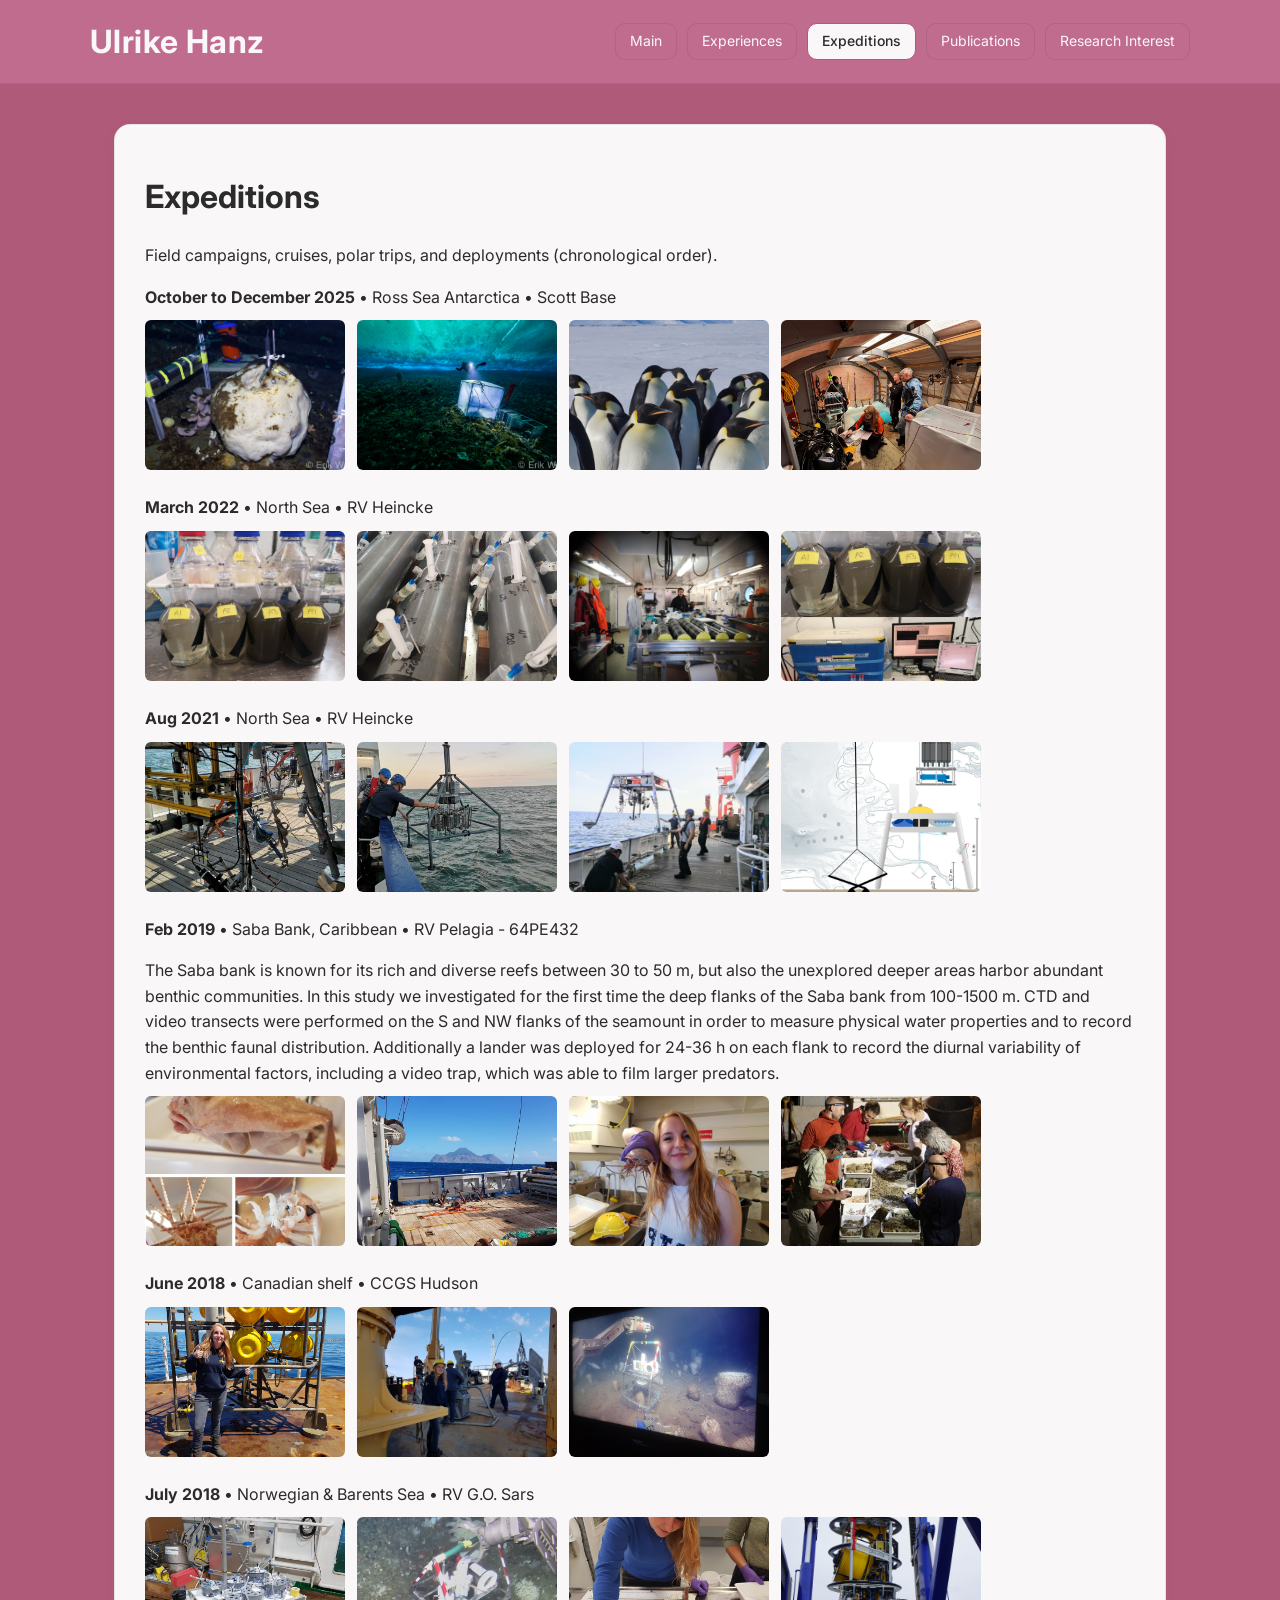
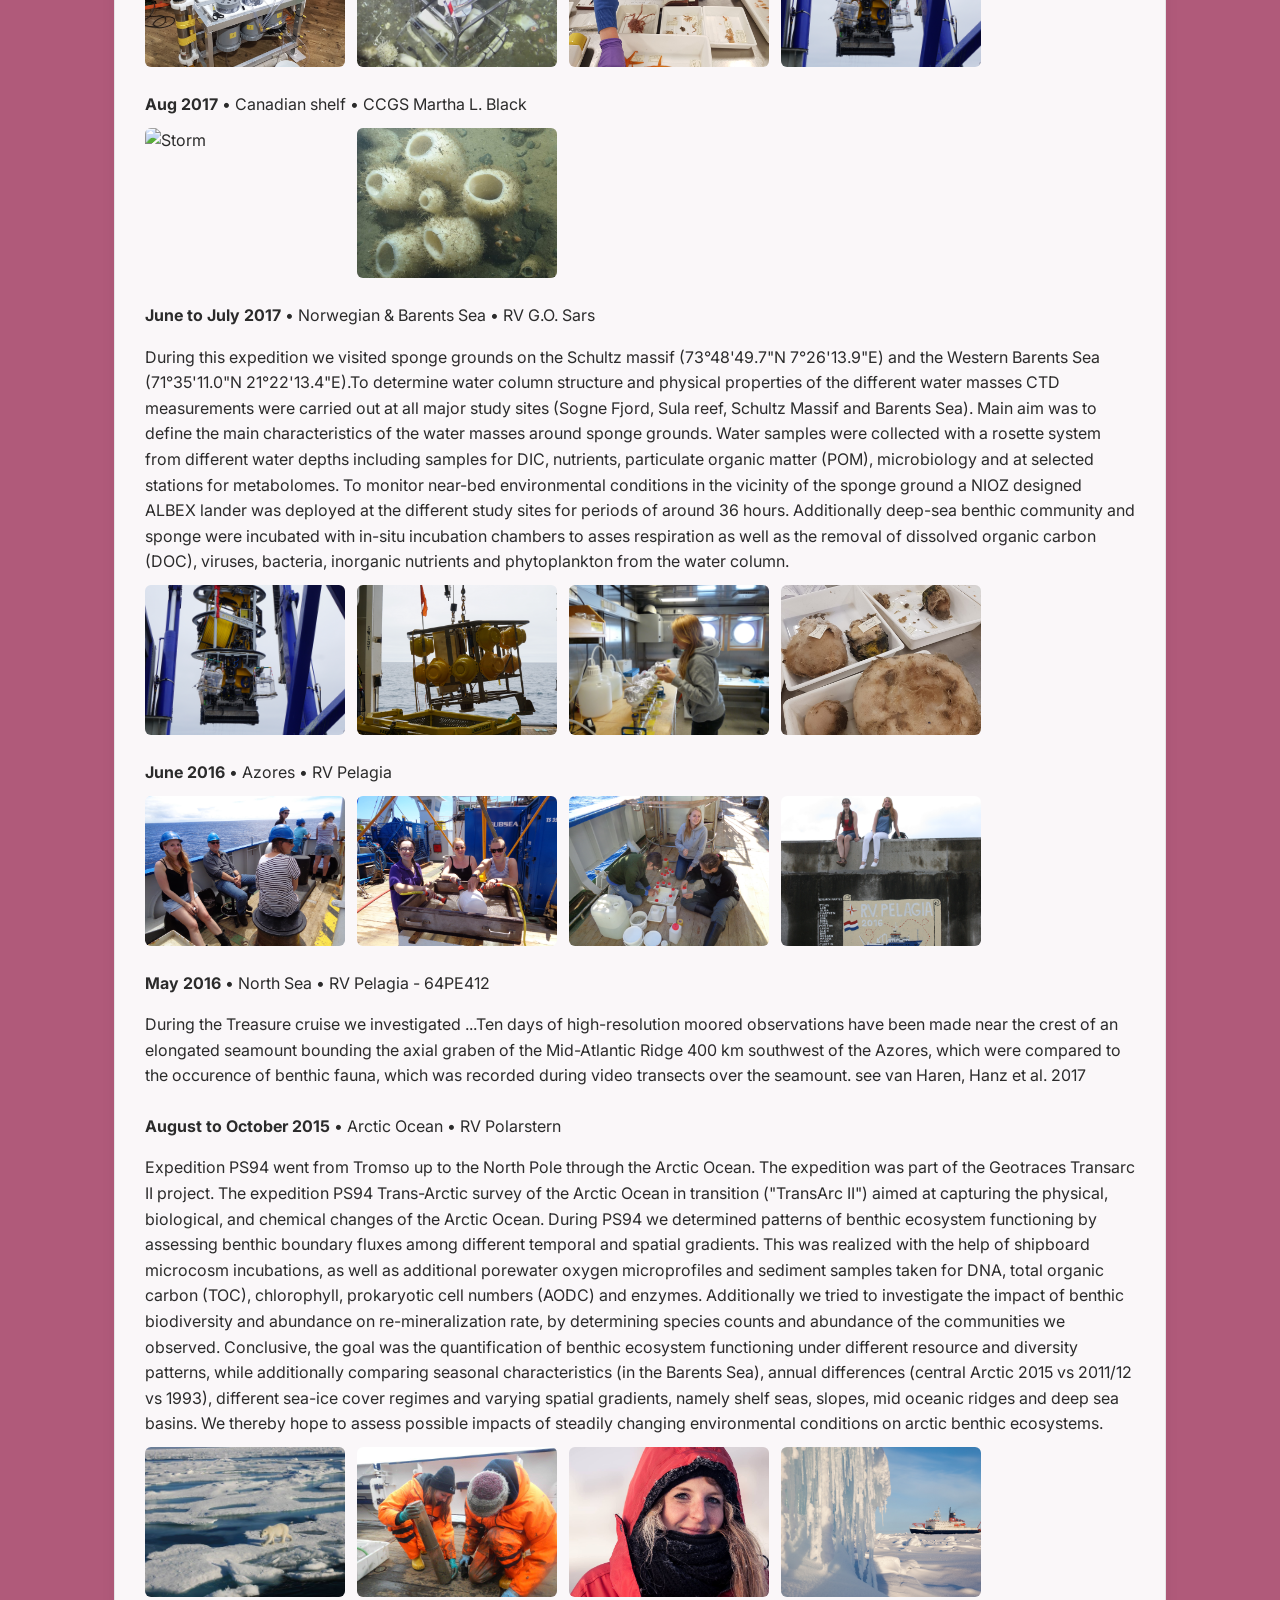
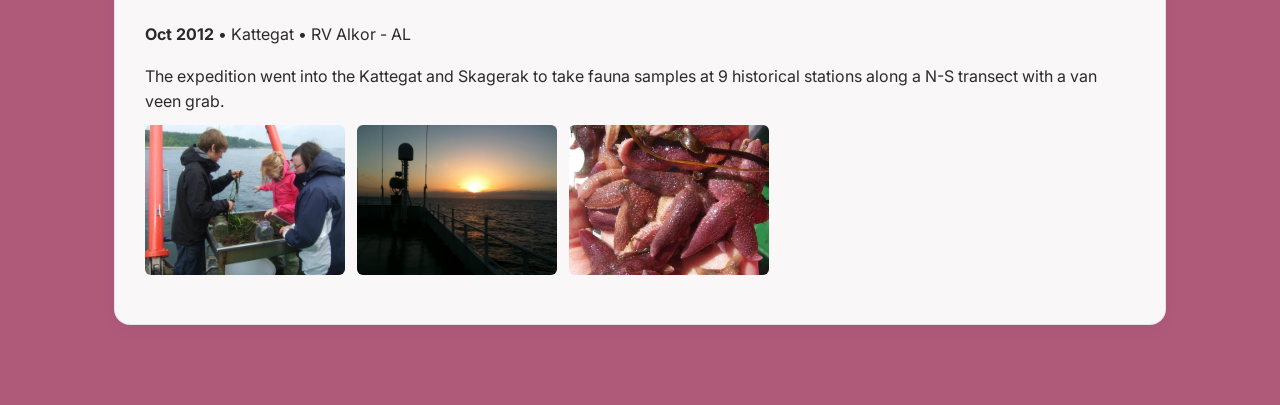
==== expedition.html @ 0cc1b2c5 "Update expedition.html" ====
<!doctype html>
<html lang="en">
<head>
  <meta charset="utf-8" />
  <meta name="viewport" content="width=device-width, initial-scale=1" />
  <title>Expeditions — Ulrike Hanz</title>

  <!-- Inter Font -->
  <link rel="preconnect" href="https://fonts.googleapis.com">
  <link rel="preconnect" href="https://fonts.gstatic.com" crossorigin>
  <link href="https://fonts.googleapis.com/css2?family=Inter:wght@300;400;500;600;700&display=swap" rel="stylesheet">

  <link rel="stylesheet" href="styles.css" />
</head>

<body>

<header class="header">
  <div class="header-inner">
    <div class="brand">Ulrike Hanz</div>
    <nav class="nav">
      <a href="index.html">Main</a>
      <a href="experiences.html">Experiences</a>
      <a class="active" href="expedition.html">Expeditions</a>
      <a href="publications.html">Publications</a>
      <a href="research-interest.html">Research Interest</a>
    </nav>
  </div>
</header>

<main class="main">
  <div class="card">

    <h1>Expeditions</h1>
    <p>Field campaigns, cruises, polar trips, and deployments (chronological order).</p>

    <div class="expedition-list">

      <div class="expedition">
  <p><strong>October to December 2025</strong> • Ross Sea Antarctica • Scott Base</p>

  <div class="expedition-gallery">
    <img src="images/1G8A4247.jpg" alt="Anoxycalyx sponge">
    <img src="images/1G8A5433-2.jpg" alt="Incubation tent">
    <img src="images/DSC08418.JPG" alt="pingu">
    <img src="images/tent.jpg" alt="tent">
    
  </div>
</div>
      
      <div class="expedition">
        <p><strong>March 2022</strong> • North Sea • RV Heincke</p>
        
      <div class="expedition-gallery">
    <img src="images/IMG_20210902_121007.jpg" alt="Incubations">
    <img src="images/IMG_20220319_140352.jpg" alt="Porewater">
     <img src="images/IMG_20220324_162631.jpg" alt="lab">
         <img src="images/sedimentincubation.jpg" alt="sed">
  </div>
</div>

      <div class="expedition">
        <p><strong>Aug 2021</strong> • North Sea • RV Heincke</p>
        <div class="expedition-gallery">
    <img src="images/IMG_20210823_161054.jpg" alt="Eddy">
    <img src="images/IMG_20210823_201058.jpg" alt="Multicorrer">
    <img src="images/IMG_20210824_181242~2.jpg" alt="Lander">
           <img src="images/HE595.jpg" alt="devices">
  </div>
</div>
      <div class="expedition">
        <p><strong>Feb 2019</strong> • Saba Bank, Caribbean • RV Pelagia - 64PE432 </p>
         <p>The Saba bank is known for its rich and diverse reefs between 30 to 50 m, but also the unexplored deeper areas harbor abundant benthic communities. In this study we investigated for the first time the deep flanks of the Saba bank from 100-1500 m. CTD and video transects were performed on the S and NW flanks of the seamount in order to measure physical water properties and to record the benthic faunal distribution. Additionally a lander was deployed for 24-36 h on each flank to record the diurnal variability of environmental factors, including a video trap, which was able to film larger predators. </p>
    
  <div class="expedition-gallery">
    <img src="images/faunasaba.jpg" alt="fauna">
    <img src="images/Saba.jpg" alt="Saba island">
    <img src="images/Giantisopod.jpg" alt="Isopod">
    <img src="images/sortingfauna2.jpg" alt="sortingfauna">
  </div>
</div>
      
      <div class="expedition">
               <p><strong>June 2018</strong> • Canadian shelf • CCGS Hudson</p>
    <div class="expedition-gallery">
    <img src="images/20180622_141448.jpg" alt="Hudson">
    <img src="images/20180704_090636.jpg" alt="Hudson">
          <img src="images/DSC_4070.JPG" alt="Hudson">

    
  </div>
</div>

      <div class="expedition">
        <p><strong>July 2018</strong> • Norwegian & Barents Sea • RV G.O. Sars</p>
           <div class="expedition-gallery">
    <img src="images/20180730_204023.jpg" alt="Anoxycalyx sponge">
    <img src="images/Seafloorincubation.PNG" alt="Incubation tent">
   <img src="images/20180809_163049.jpg" alt="sorting fauna">
    <img src="DSC00590.JPG" alt="ROV">
    
  </div>
</div>

      <div class="expedition">
        <p><strong>Aug 2017</strong> • Canadian shelf • CCGS Martha L. Black</p>
     <div class="expedition-gallery">
   <img src="images/Storm.jpg" alt="Storm">
    <img src="images/Vazella1.JPG" alt="Storm">

    
  </div>
</div>

      <div class="expedition">
        <p><strong>June to July 2017</strong> • Norwegian & Barents Sea • RV G.O. Sars</p>
        <p>
During this expedition we visited sponge grounds on the Schultz massif (73°48'49.7"N 7°26'13.9"E) and the Western Barents Sea (71°35'11.0"N 21°22'13.4"E).To determine water column structure and physical properties of the different water masses CTD measurements were carried out at all major study sites (Sogne Fjord, Sula reef, Schultz Massif and Barents Sea).
          Main aim was to define the main characteristics of the water masses around sponge grounds. Water samples were collected with a rosette system from different water depths including samples for DIC, nutrients, particulate organic matter (POM), microbiology and at selected stations for metabolomes. 
          To monitor near-bed environmental conditions in the vicinity of the sponge ground a NIOZ designed ALBEX lander was deployed at the different study sites for periods of around 36 hours. 
          Additionally deep-sea benthic community and sponge were incubated with in-situ incubation chambers to asses respiration as well as the removal of dissolved organic carbon (DOC), viruses, bacteria, inorganic nutrients and phytoplankton from the water column. </p>
      <div class="expedition-gallery">
    <img src="DSC00590.JPG" alt="">
    <img src="DSC00637.JPG" alt="">
   <img src="P1100064.JPG" alt="">
      <img src="images/Geodias.jpg" alt="Geodias">
    
  </div>
</div>

      <div class="expedition">
        <p><strong>June 2016</strong> • Azores • RV Pelagia </p>
         <div class="expedition-gallery">
    <img src="images/DSC05219.JPG" alt="outside">
    <img src="images/DSC05468.JPG" alt="Incubation tent">
   <img src="images/DSC05387.JPG" alt="Incubation tent">
          <img src="images/IMG_4110.JPG" alt="sitting on wall">
    
  </div>
</div>

      <div class="expedition">
        <p><strong>May 2016</strong> • North Sea • RV Pelagia - 64PE412</p>
        <p>During the Treasure cruise we investigated ...Ten days of high-resolution moored observations have been made near the crest of an elongated seamount bounding the axial graben of the Mid-Atlantic Ridge 400 km southwest of the Azores, which were compared to the occurence of benthic fauna, which was recorded during video transects over the seamount. see van Haren, Hanz et al. 2017</p>
      </div>

      <div class="expedition">
        <p><strong>August to October 2015</strong> • Arctic Ocean • RV Polarstern</p>
         <p>Expedition PS94 went from Tromso up to the North Pole through the Arctic Ocean. The expedition was part of the Geotraces Transarc II project. The expedition PS94 Trans-Arctic survey of the Arctic Ocean in transition ("TransArc II") aimed
at capturing the physical, biological, and chemical changes of the Arctic Ocean. During PS94 we determined patterns of benthic ecosystem functioning by assessing benthic
boundary fluxes among different temporal and spatial gradients. This was realized with the
help of shipboard microcosm incubations, as well as additional porewater oxygen microprofiles
and sediment samples taken for DNA, total organic carbon (TOC), chlorophyll, prokaryotic
cell numbers (AODC) and enzymes. Additionally we tried to investigate the impact of benthic
biodiversity and abundance on re-mineralization rate, by determining species counts and
abundance of the communities we observed. Conclusive, the goal was the quantification of
benthic ecosystem functioning under different resource and diversity patterns, while additionally
comparing seasonal characteristics (in the Barents Sea), annual differences (central Arctic
2015 vs 2011/12 vs 1993), different sea-ice cover regimes and varying spatial gradients, namely
shelf seas, slopes, mid oceanic ridges and deep sea basins. We thereby hope to assess
possible impacts of steadily changing environmental conditions on arctic benthic ecosystems.</p>
 <div class="expedition-gallery">
    <img src="images/polarbear.jpg" alt="polarbear">
    <img src="images/polarstern3.jpg" alt="polarbear">
    <img src="images/polarstern6.jpg" alt="polarbear">
    <img src="images/PS94.jpg" alt="Polarstern">
  </div>
</div>

      <div class="expedition">
        <p><strong>Oct 2012</strong> • Kattegat • RV Alkor - AL</p>
        <p>The expedition went into the Kattegat and Skagerak to take fauna samples at 9 historical stations along a N-S transect with a van veen grab.</p>
     <div class="expedition-gallery">
    <img src="images/kielfjord.jpg" alt="Kielfjord">
    <img src="images/Alkor.jpg" alt="Alkor">
    <img src="images/starfish.jpg" alt="starfish">
  </div>
</div>

    </div>
  </div>
</main>

</body>
</html>
---- styles.css ----
/* --- Root Variables --- */
:root {
  --bg: #b05a7a;           /* darker background */
  --text: #2b2b2b;         /* main text */
  --header: #c06c8f;       /* header background */
  --card: #faf7f9;          /* light pink card background */
  --hover: #edd1dc;        /* nav hover */
  --border: rgba(0,0,0,0.08);
  --accent: #b05a7a;       /* links / accent color */
  --page-width: 1100px;
}

/* --- Global --- */
* { box-sizing: border-box; }

body {
  margin: 0;
  font-family: 'Inter', sans-serif;
  background: var(--bg);
  color: var(--text);
  line-height: 1.6;
}

/* --- Header --- */
.header {
  position: sticky;
  top: 0;
  background: var(--header);
  border-bottom: 1px solid var(--border);
  padding: 16px 24px;
  z-index: 100;
}

.header-inner {
  max-width: var(--page-width);
  margin: 0 auto;
  display: flex;
  justify-content: space-between;
  align-items: center;
  gap: 16px;
}

.brand {
  font-weight: 700;
  font-size: 32px;
  letter-spacing: 0.4px;
  color: var(--card); /* light pink for brand text */
}

/* --- Navigation --- */
.nav {
  display: flex;
  gap: 10px;
  flex-wrap: wrap;
}

.nav a {
  text-decoration: none;
  color: var(--card);
  padding: 6px 14px;
  border-radius: 10px;
  border: 1px solid var(--border);
  background: var(--header);
  font-size: 14px;
  transition: all 0.2s ease;
}

.nav a:hover,
.nav a.active {
  background: var(--card); /* light pink hover */
  font-weight: 500;
  border-color: var(--accent);
  color: var(--text);
}

/* --- Main Content --- */
.main {
  max-width: var(--page-width);
  margin: 40px auto;
  padding: 0 24px 40px;
}

/* --- Card --- */
.card {
  background: var(--card); /* light pink */
  border: 1px solid var(--border);
  border-radius: 16px;
  padding: 24px 30px;
  box-shadow: 0 6px 18px rgba(0,0,0,0.04);
}

/* --- Profile Layout --- */
.profile {
  display: flex;
  flex-wrap: wrap;
  gap: 40px;
  align-items: flex-start;
}

.hero {
  width: 100%;
  max-width: 260px;
  border-radius: 14px;
  border: 1px solid var(--border);
  object-fit: cover;
}

/* --- Text --- */
.intro h1 {
  margin-top: 0;
  font-weight: 700;
  color: var(--accent); /* darker pink accent */
  font-size: 28px;
}

.tagline {
  font-weight: 500;
  color: #7a5d67;
  margin-bottom: 16px;
}

.intro p {
  margin-bottom: 16px;
  font-size: 15px;
}

/* --- Contact Links --- */
.contact {
  margin-top: 16px;
  display: flex;
  flex-wrap: wrap;
  gap: 12px;
}

.contact a {
  color: var(--accent);
  font-weight: 500;
  text-decoration: none;
  transition: all 0.2s ease;
}

.contact a:hover {
  text-decoration: underline;
}

/* --- Expeditions --- */
.expedition {
  margin-bottom: 25px;
}

.expedition h2 {
  color: var(--accent); /* darker pink headers */
  border-left: 4px solid #e7a7be;
  padding-left: 12px;
  margin-bottom: 6px;
  font-weight: 600;
  font-size: 18px;
}

.expedition p {
  margin-bottom: 8px;
  font-weight: 400;
}

.expedition-images {
  display: flex;
  flex-wrap: wrap;
  gap: 10px;
  margin-bottom: 12px;
}

.expedition-images img {
  width: calc(33% - 6px);
  border-radius: 10px;
  border: 1px solid var(--border);
}

/* --- Experiences / Talks / Posters --- */
.experience-list {
  margin-top: 12px;
}

.experience {
  margin-bottom: 18px;
  padding-left: 10px;
  border-left: 3px solid #e7a7be;
}

.experience p {
  margin: 4px 0;
  font-size: 15px;
  line-height: 1.5;
  color: #2b2b2b;
}

.experience strong {
  color: var(--accent); /* date in darker pink */
  font-weight: 600;
}

/* --- Responsive Fixes --- */
@media (max-width: 700px) {
  .profile {
    flex-direction: column;
    align-items: center;
  }

  .hero {
    max-width: 100%;
  }

  .expedition-images img {
    width: 100%;
  }
}
.expedition-gallery {
  display: flex;        /* align images in a row */
  gap: 12px;            /* space between images */
  margin-top: 10px;     /* space above gallery */
  flex-wrap: wrap;      /* wrap to next line if too many images */
}

.expedition-gallery img {
  width: 200px;         /* fixed width */
  height: 150px;        /* fixed height */
  border-radius: 6px;   /* rounded corners */
  object-fit: cover;    /* fill the box, crop excess */
  flex-shrink: 0;       /* prevents shrinking in flex row */
}
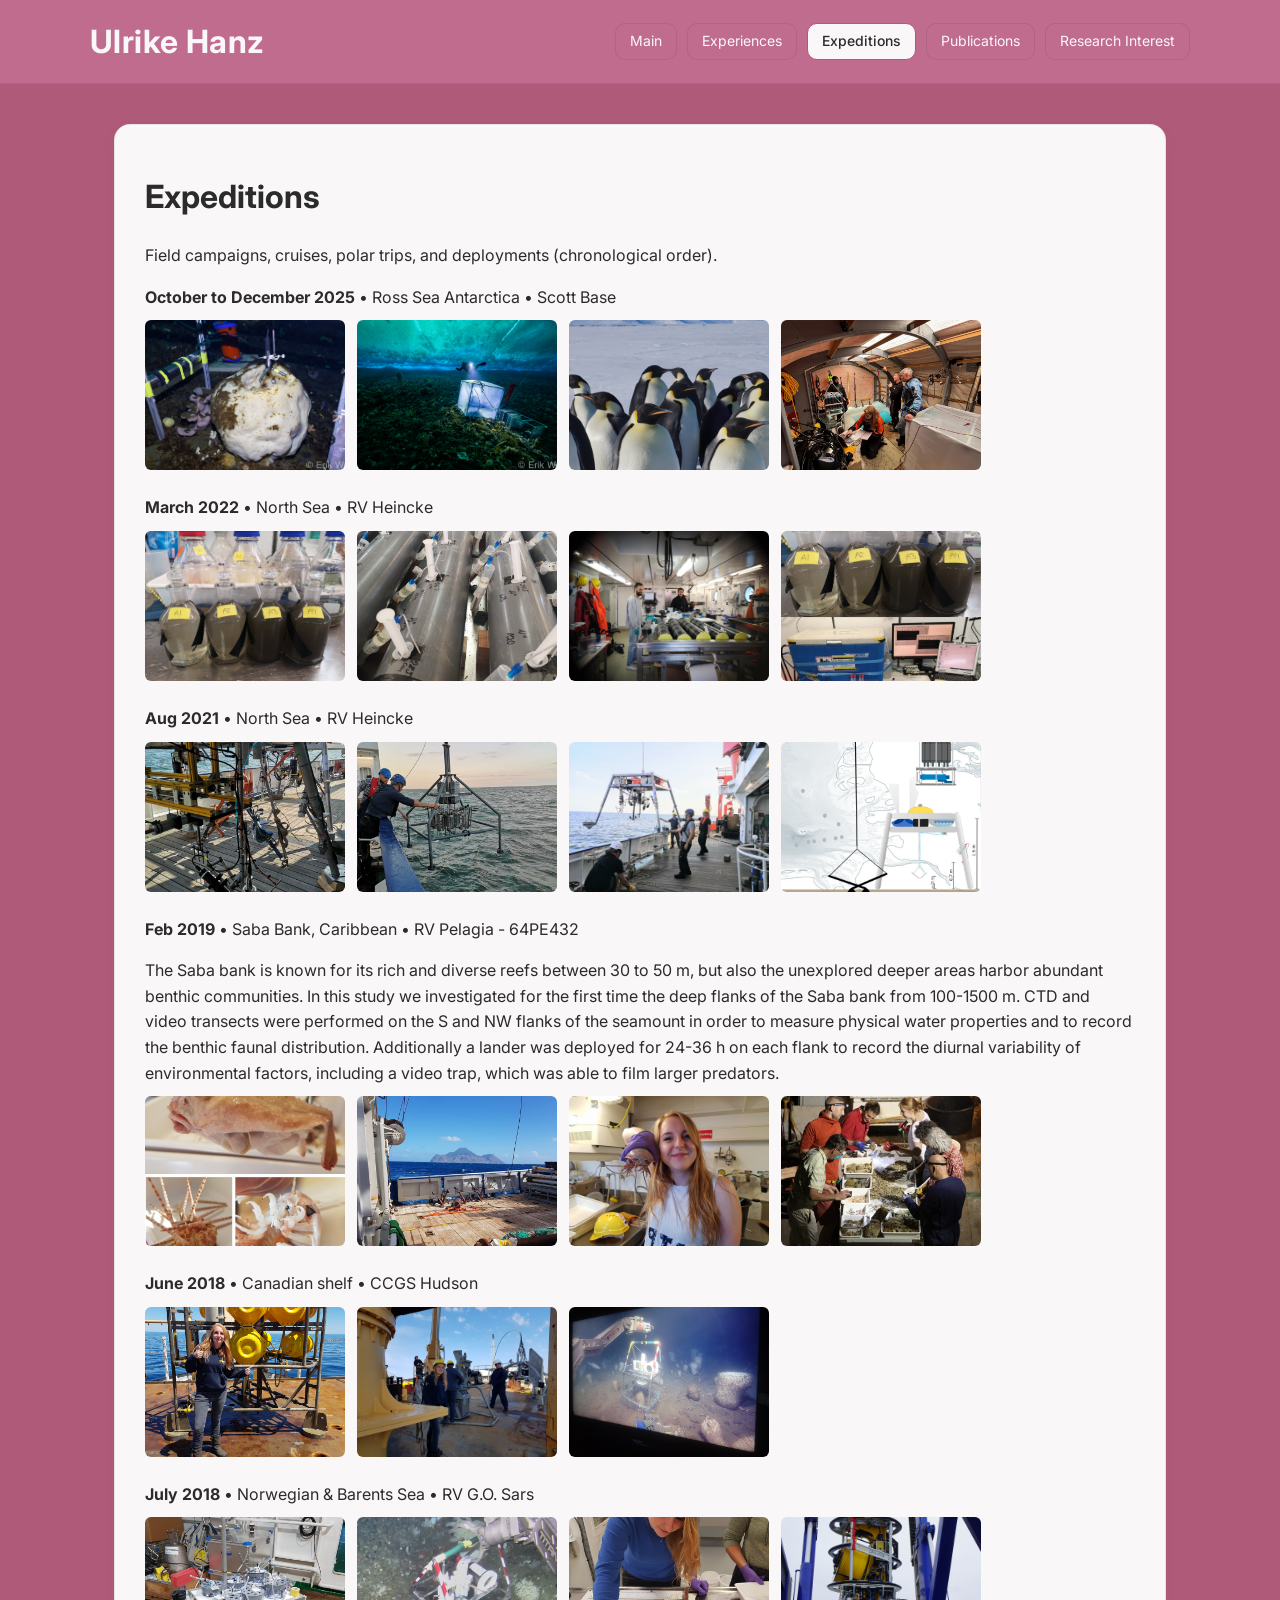
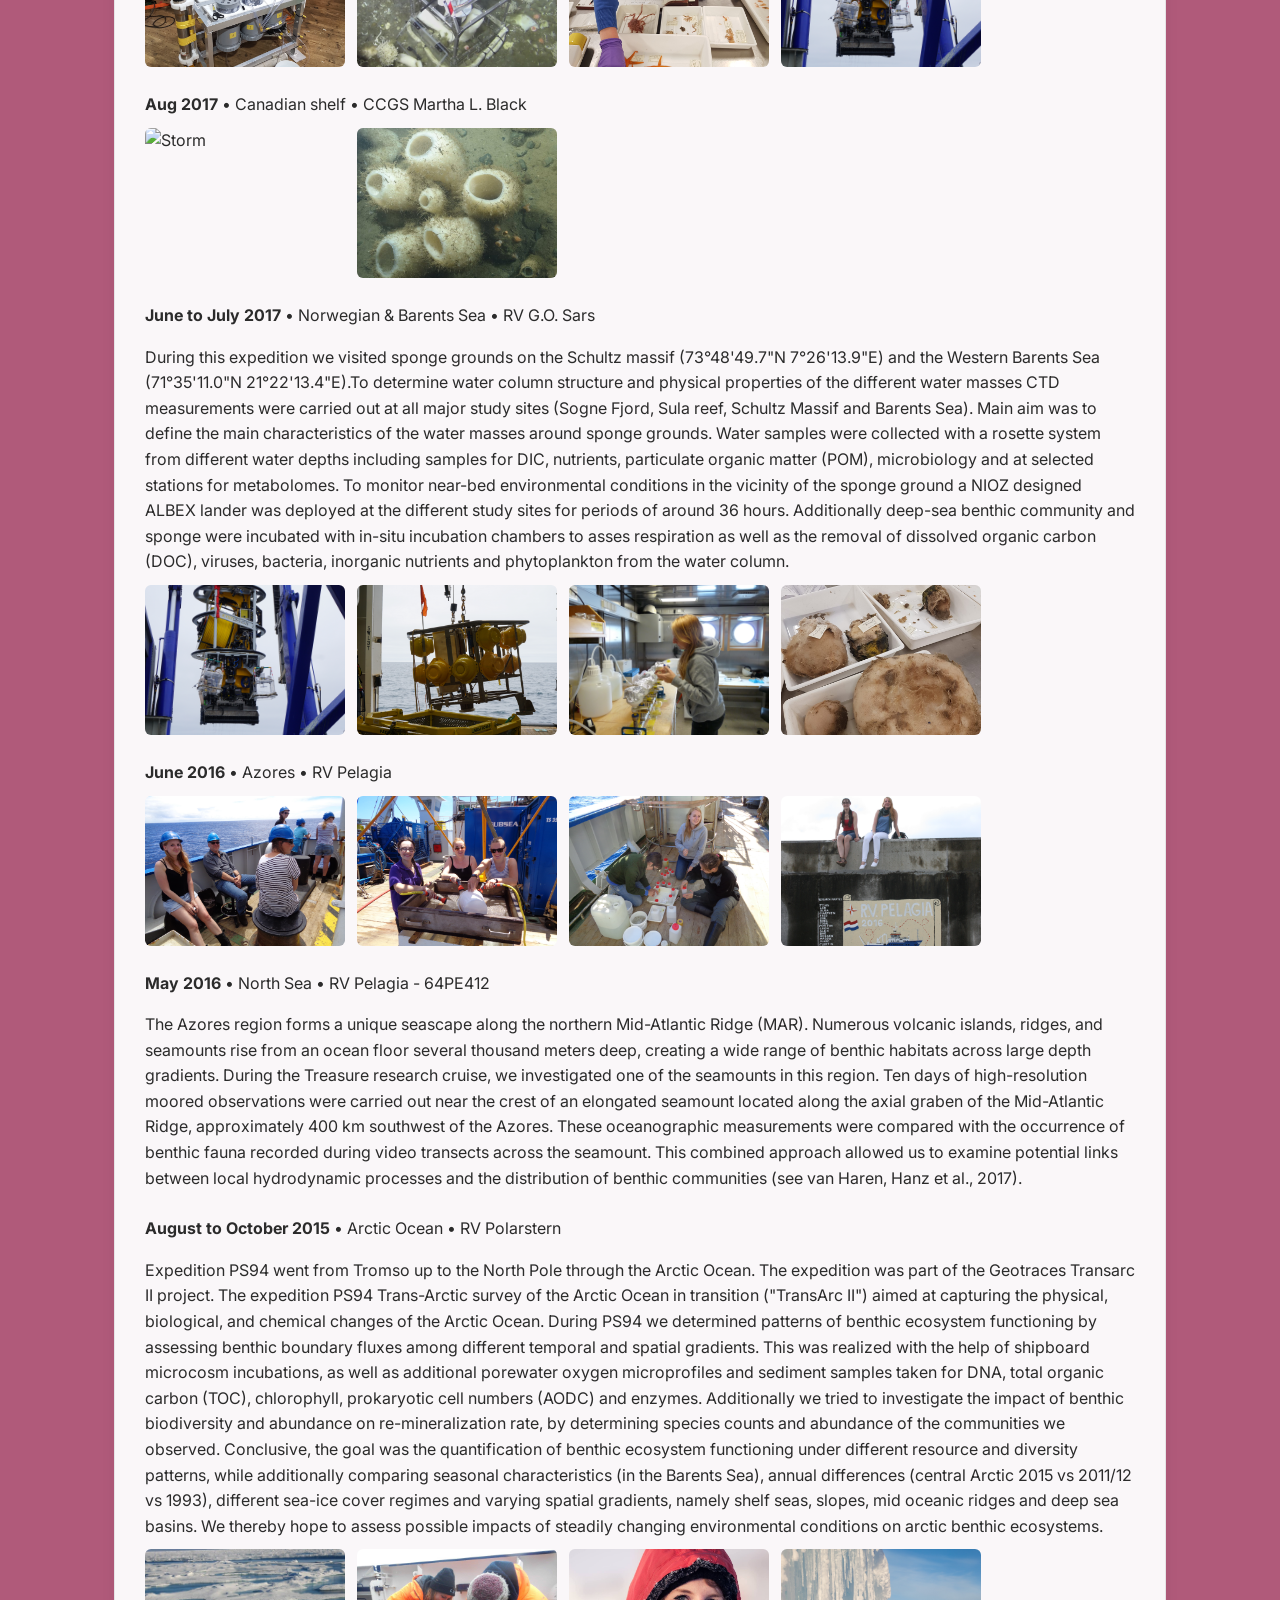
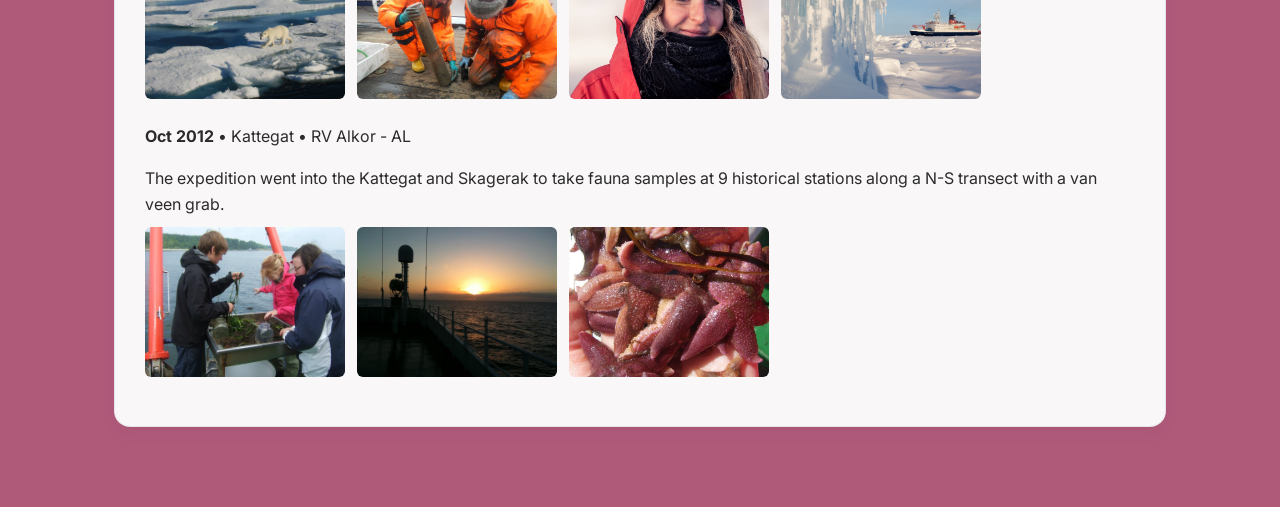
==== commit b1d9b0ac: "Update expedition.html" ====
--- a/expedition.html
+++ b/expedition.html
@@ -141,7 +141,11 @@
 
       <div class="expedition">
         <p><strong>May 2016</strong> • North Sea • RV Pelagia - 64PE412</p>
-        <p>During the Treasure cruise we investigated ...Ten days of high-resolution moored observations have been made near the crest of an elongated seamount bounding the axial graben of the Mid-Atlantic Ridge 400 km southwest of the Azores, which were compared to the occurence of benthic fauna, which was recorded during video transects over the seamount. see van Haren, Hanz et al. 2017</p>
+        <p>The Azores region forms a unique seascape along the northern Mid-Atlantic Ridge (MAR). Numerous volcanic islands, ridges, and seamounts rise from an ocean floor several thousand meters deep, creating a wide range of benthic habitats across large depth gradients.
+
+During the Treasure research cruise, we investigated one of the seamounts in this region. Ten days of high-resolution moored observations were carried out near the crest of an elongated seamount located along the axial graben of the Mid-Atlantic Ridge, approximately 400 km southwest of the Azores. These oceanographic measurements were compared with the occurrence of benthic fauna recorded during video transects across the seamount.
+
+This combined approach allowed us to examine potential links between local hydrodynamic processes and the distribution of benthic communities (see van Haren, Hanz et al., 2017).</p>
       </div>
 
       <div class="expedition">
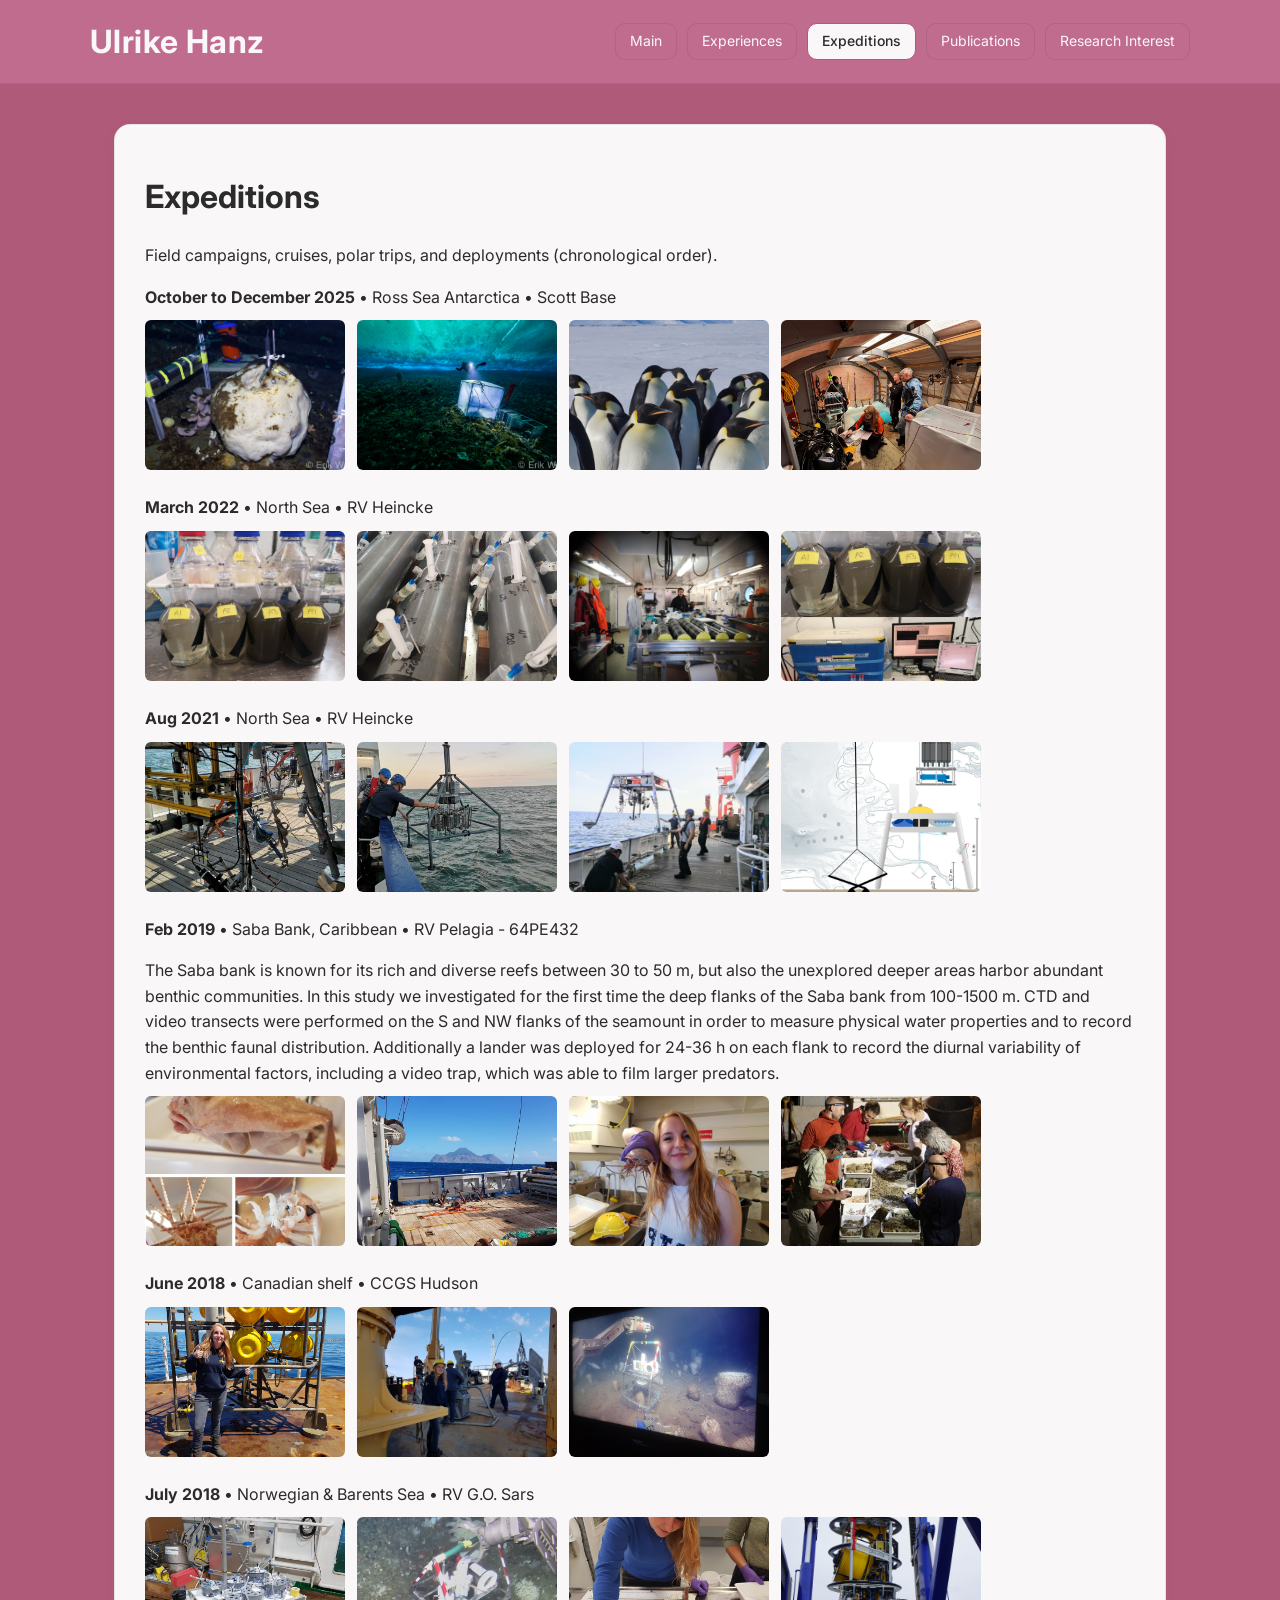
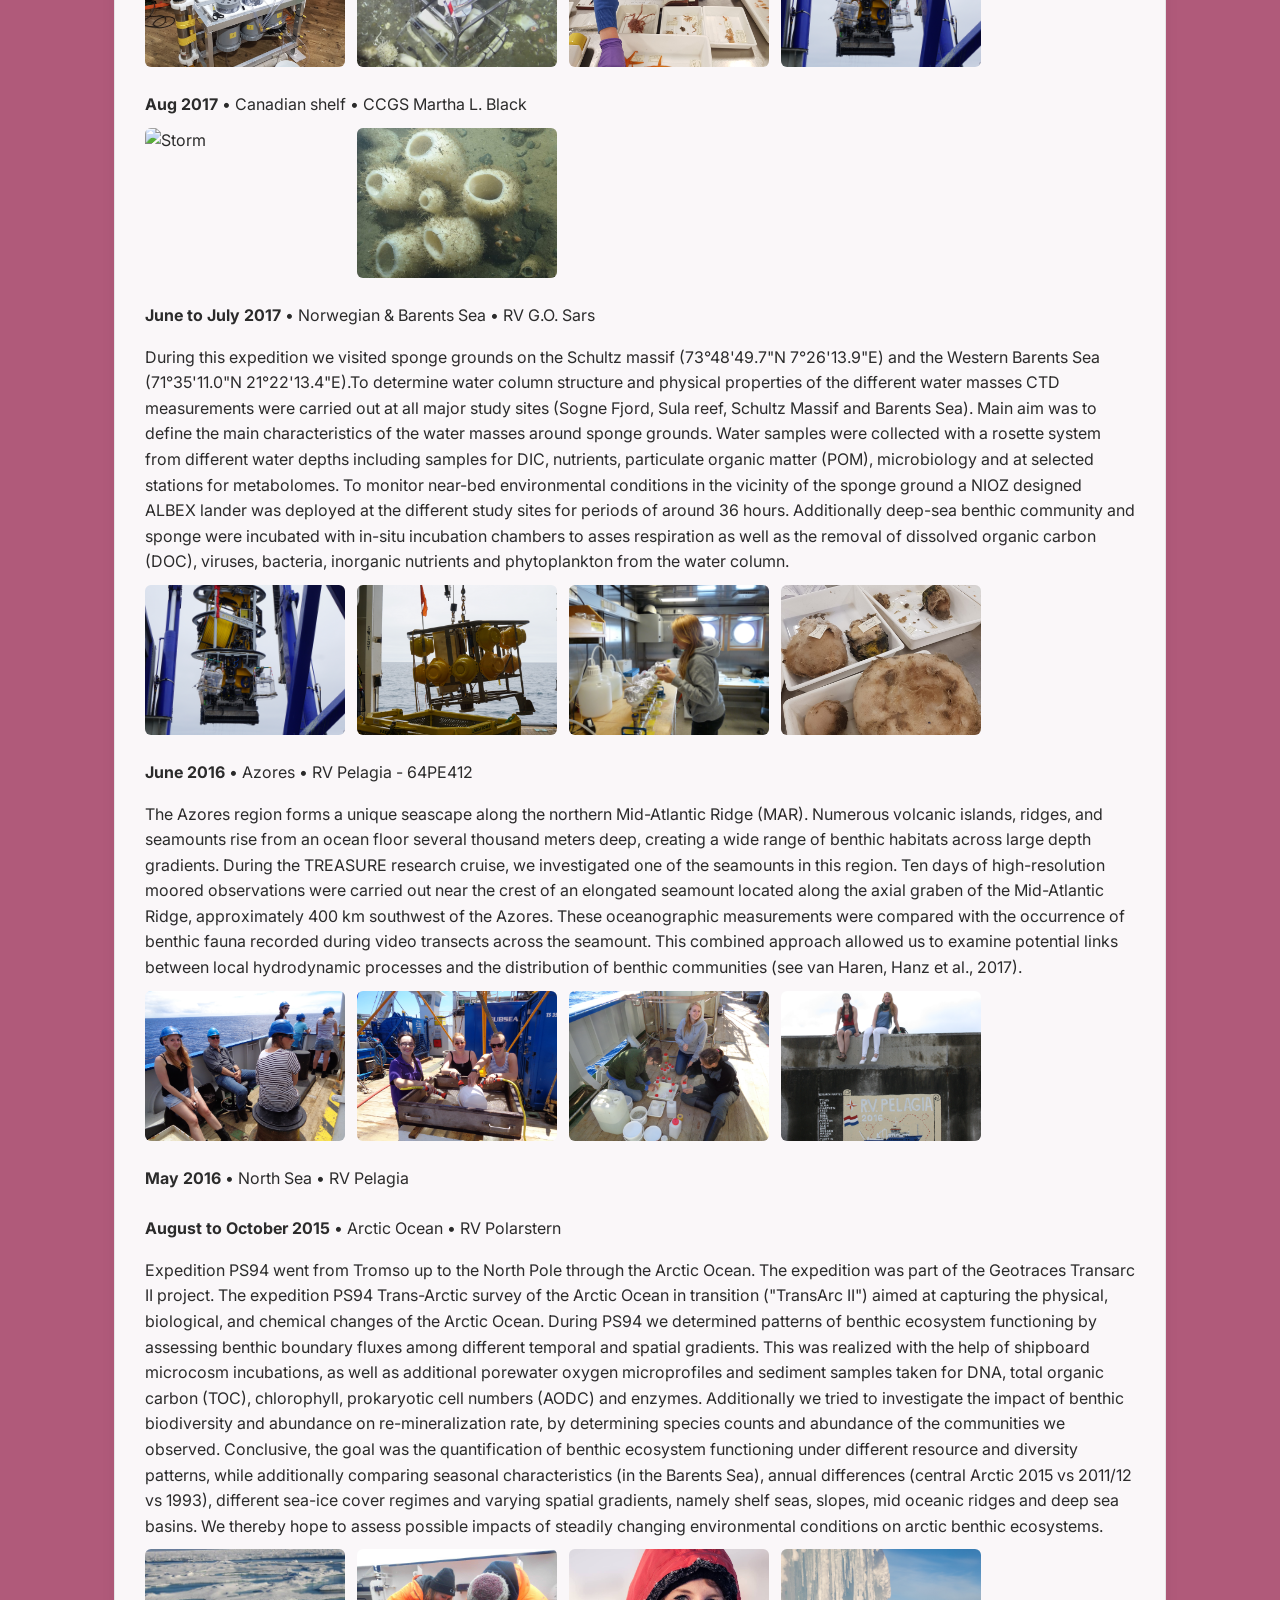
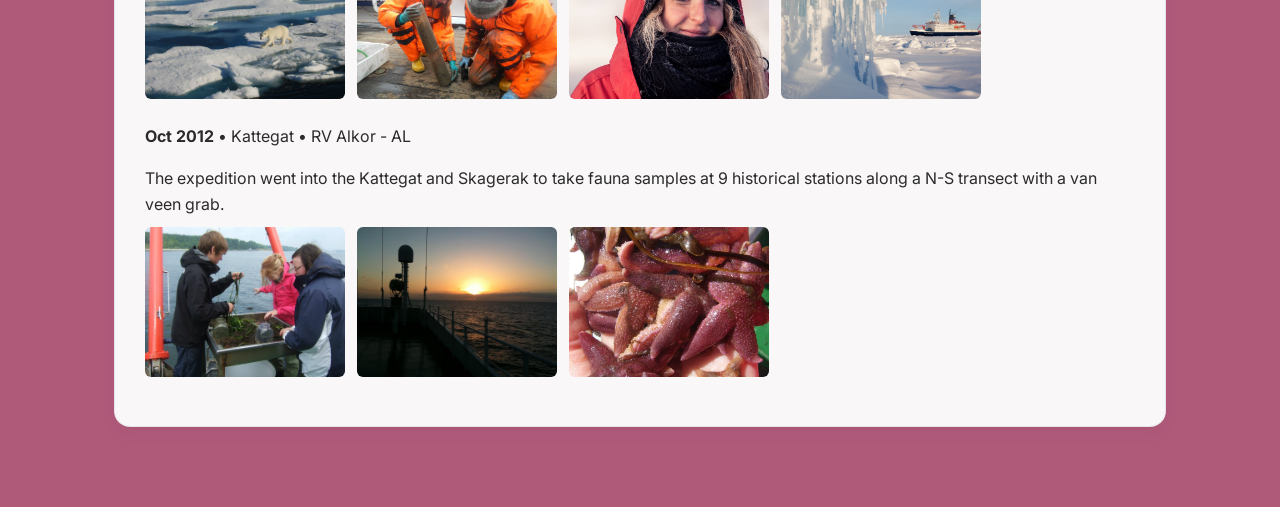
==== commit 81893e44: "Update expedition.html" ====
--- a/expedition.html
+++ b/expedition.html
@@ -70,7 +70,9 @@
 </div>
       <div class="expedition">
         <p><strong>Feb 2019</strong> • Saba Bank, Caribbean • RV Pelagia - 64PE432 </p>
-         <p>The Saba bank is known for its rich and diverse reefs between 30 to 50 m, but also the unexplored deeper areas harbor abundant benthic communities. In this study we investigated for the first time the deep flanks of the Saba bank from 100-1500 m. CTD and video transects were performed on the S and NW flanks of the seamount in order to measure physical water properties and to record the benthic faunal distribution. Additionally a lander was deployed for 24-36 h on each flank to record the diurnal variability of environmental factors, including a video trap, which was able to film larger predators. </p>
+         <p>The Saba bank is known for its rich and diverse reefs between 30 to 50 m, but also the unexplored deeper areas harbor abundant benthic communities. 
+           In this study we investigated for the first time the deep flanks of the Saba bank from 100-1500 m. CTD and video transects were performed on the S and NW flanks of the seamount in order to measure physical water properties and to record the benthic faunal distribution.
+           Additionally a lander was deployed for 24-36 h on each flank to record the diurnal variability of environmental factors, including a video trap, which was able to film larger predators. </p>
     
   <div class="expedition-gallery">
     <img src="images/faunasaba.jpg" alt="fauna">
@@ -129,7 +131,11 @@
 </div>
 
       <div class="expedition">
-        <p><strong>June 2016</strong> • Azores • RV Pelagia </p>
+        <p><strong>June 2016</strong> • Azores • RV Pelagia - 64PE412</p>
+         <p>The Azores region forms a unique seascape along the northern Mid-Atlantic Ridge (MAR). Numerous volcanic islands, ridges, and seamounts rise from an ocean floor several thousand meters deep, creating a wide range of benthic habitats across large depth gradients.
+During the TREASURE research cruise, we investigated one of the seamounts in this region. Ten days of high-resolution moored observations were carried out near the crest of an elongated seamount located along the axial graben of the Mid-Atlantic Ridge, approximately 400 km southwest of the Azores.
+          These oceanographic measurements were compared with the occurrence of benthic fauna recorded during video transects across the seamount.
+This combined approach allowed us to examine potential links between local hydrodynamic processes and the distribution of benthic communities (see van Haren, Hanz et al., 2017).</p>
          <div class="expedition-gallery">
     <img src="images/DSC05219.JPG" alt="outside">
     <img src="images/DSC05468.JPG" alt="Incubation tent">
@@ -140,12 +146,8 @@
 </div>
 
       <div class="expedition">
-        <p><strong>May 2016</strong> • North Sea • RV Pelagia - 64PE412</p>
-        <p>The Azores region forms a unique seascape along the northern Mid-Atlantic Ridge (MAR). Numerous volcanic islands, ridges, and seamounts rise from an ocean floor several thousand meters deep, creating a wide range of benthic habitats across large depth gradients.
-
-During the Treasure research cruise, we investigated one of the seamounts in this region. Ten days of high-resolution moored observations were carried out near the crest of an elongated seamount located along the axial graben of the Mid-Atlantic Ridge, approximately 400 km southwest of the Azores. These oceanographic measurements were compared with the occurrence of benthic fauna recorded during video transects across the seamount.
-
-This combined approach allowed us to examine potential links between local hydrodynamic processes and the distribution of benthic communities (see van Haren, Hanz et al., 2017).</p>
+        <p><strong>May 2016</strong> • North Sea • RV Pelagia </p>
+       
       </div>
 
       <div class="expedition">
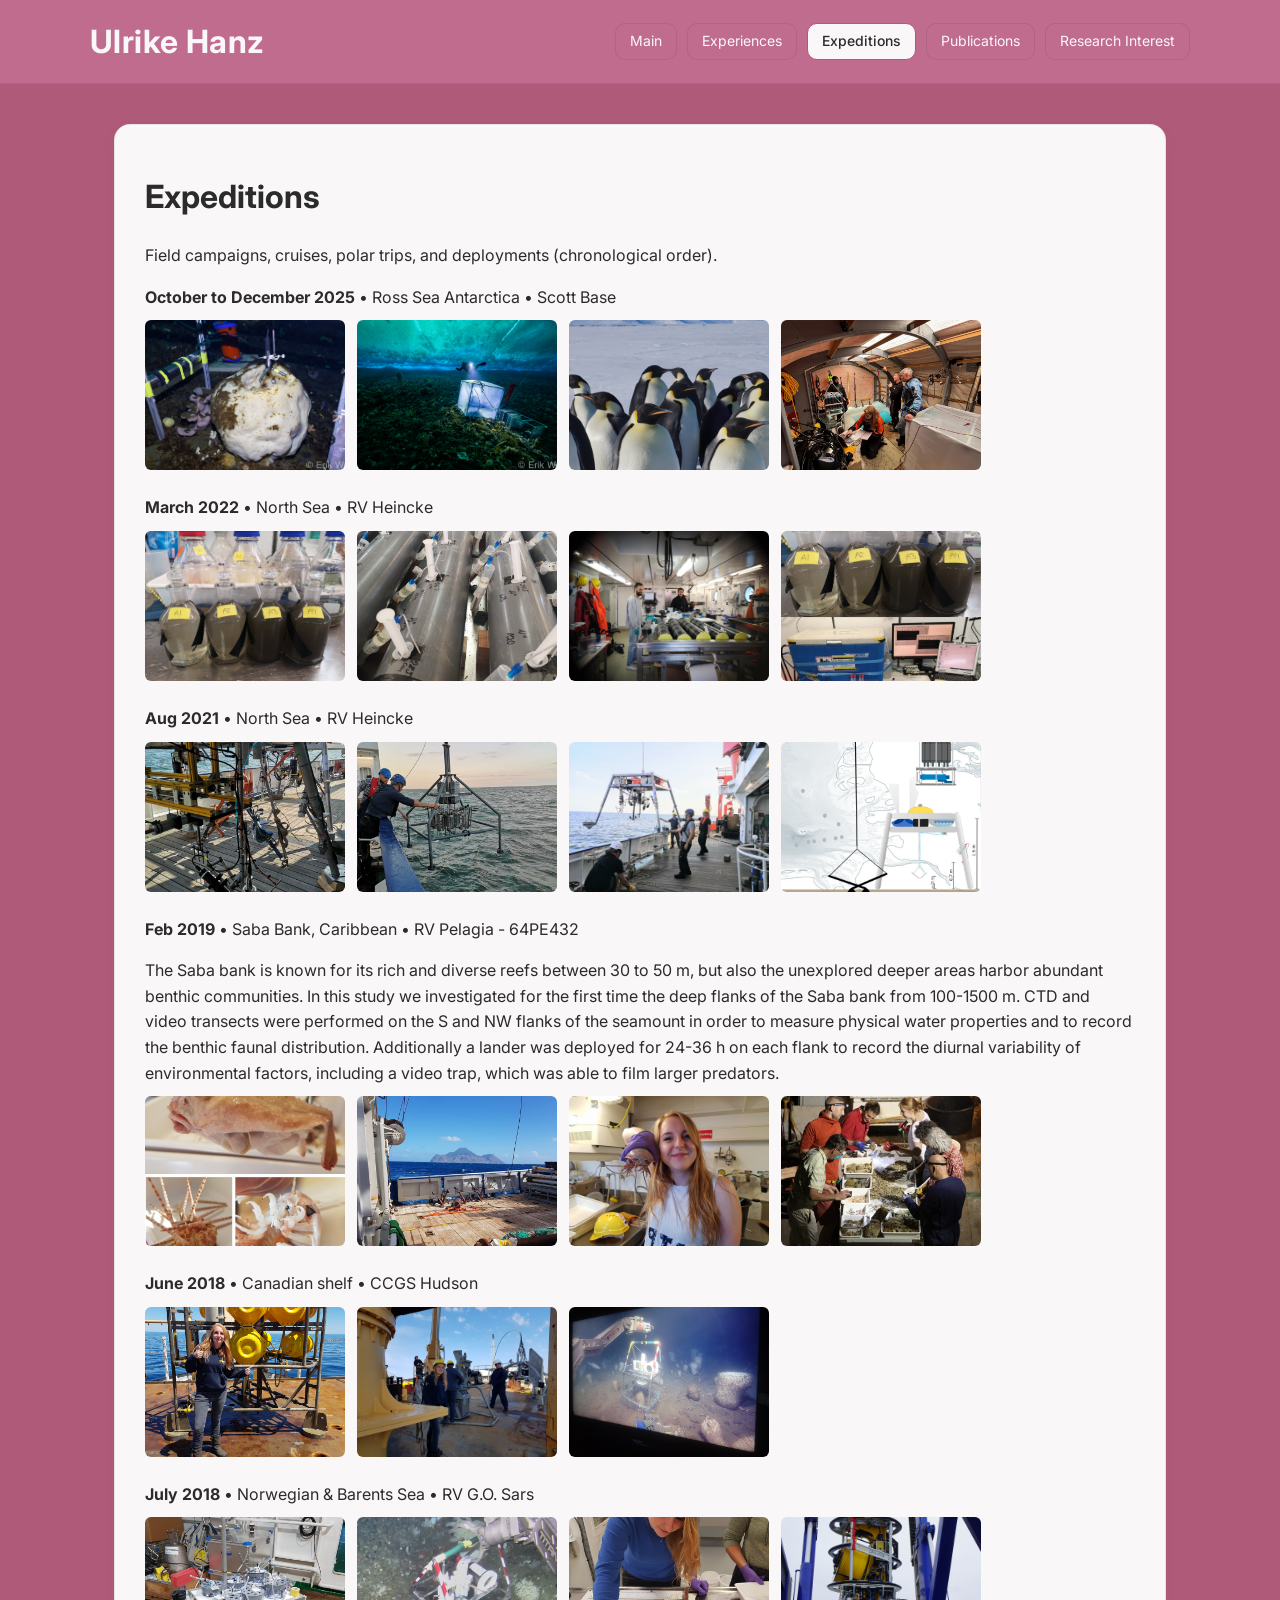
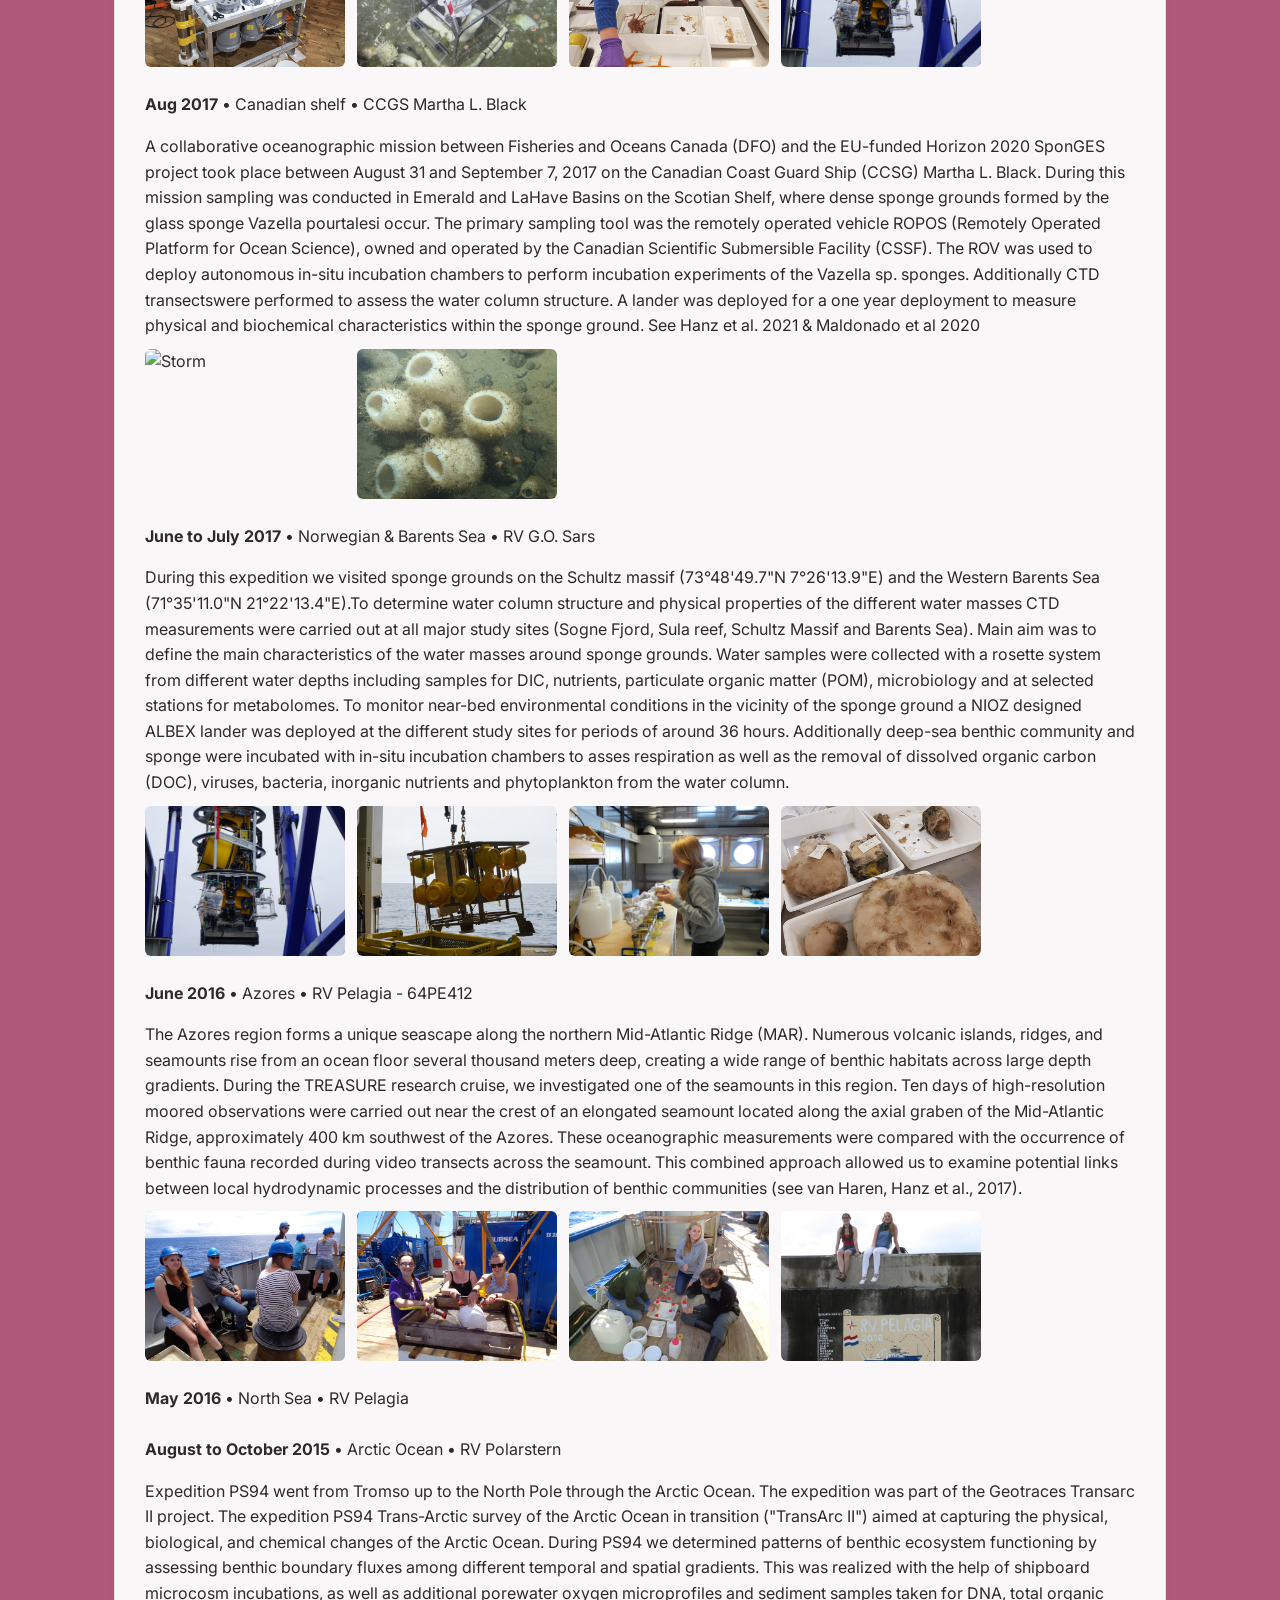
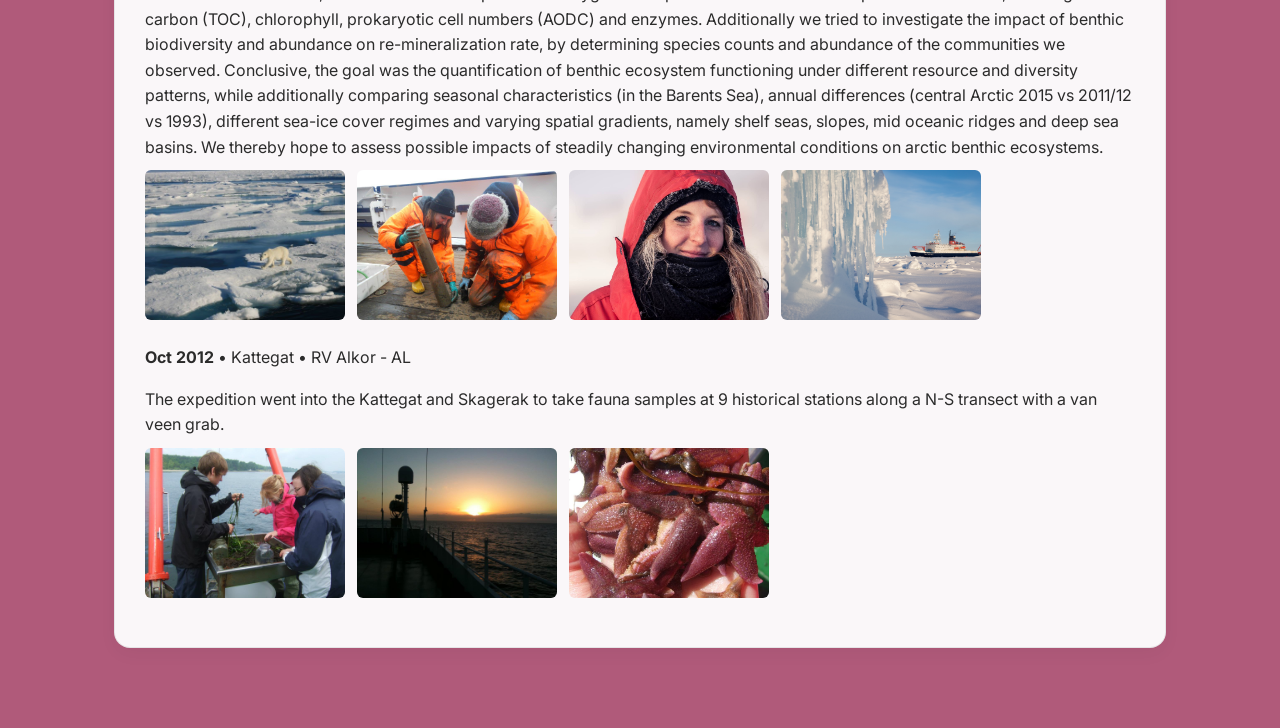
==== commit 32f6db3f: "Update expedition.html" ====
--- a/expedition.html
+++ b/expedition.html
@@ -106,6 +106,14 @@
 
       <div class="expedition">
         <p><strong>Aug 2017</strong> • Canadian shelf • CCGS Martha L. Black</p>
+        <p>A collaborative oceanographic mission between Fisheries and Oceans Canada (DFO)
+and the EU-funded Horizon 2020 SponGES project took place between August 31 and September 7, 2017 on the
+Canadian Coast Guard Ship (CCSG) Martha L. Black. During this mission sampling was
+conducted in Emerald and LaHave Basins on the Scotian Shelf, where dense sponge
+grounds formed by the glass sponge Vazella pourtalesi occur. The primary sampling
+tool was the remotely operated vehicle ROPOS (Remotely Operated Platform for Ocean
+Science), owned and operated by the Canadian Scientific Submersible Facility (CSSF). The ROV was used to deploy autonomous in-situ incubation chambers to perform incubation experiments of the Vazella sp. sponges.
+          Additionally CTD transectswere performed to assess the water column structure. A lander was deployed for a one year deployment to measure physical and biochemical characteristics within the sponge ground. See Hanz et al. 2021 & Maldonado et al 2020</p>
      <div class="expedition-gallery">
    <img src="images/Storm.jpg" alt="Storm">
     <img src="images/Vazella1.JPG" alt="Storm">
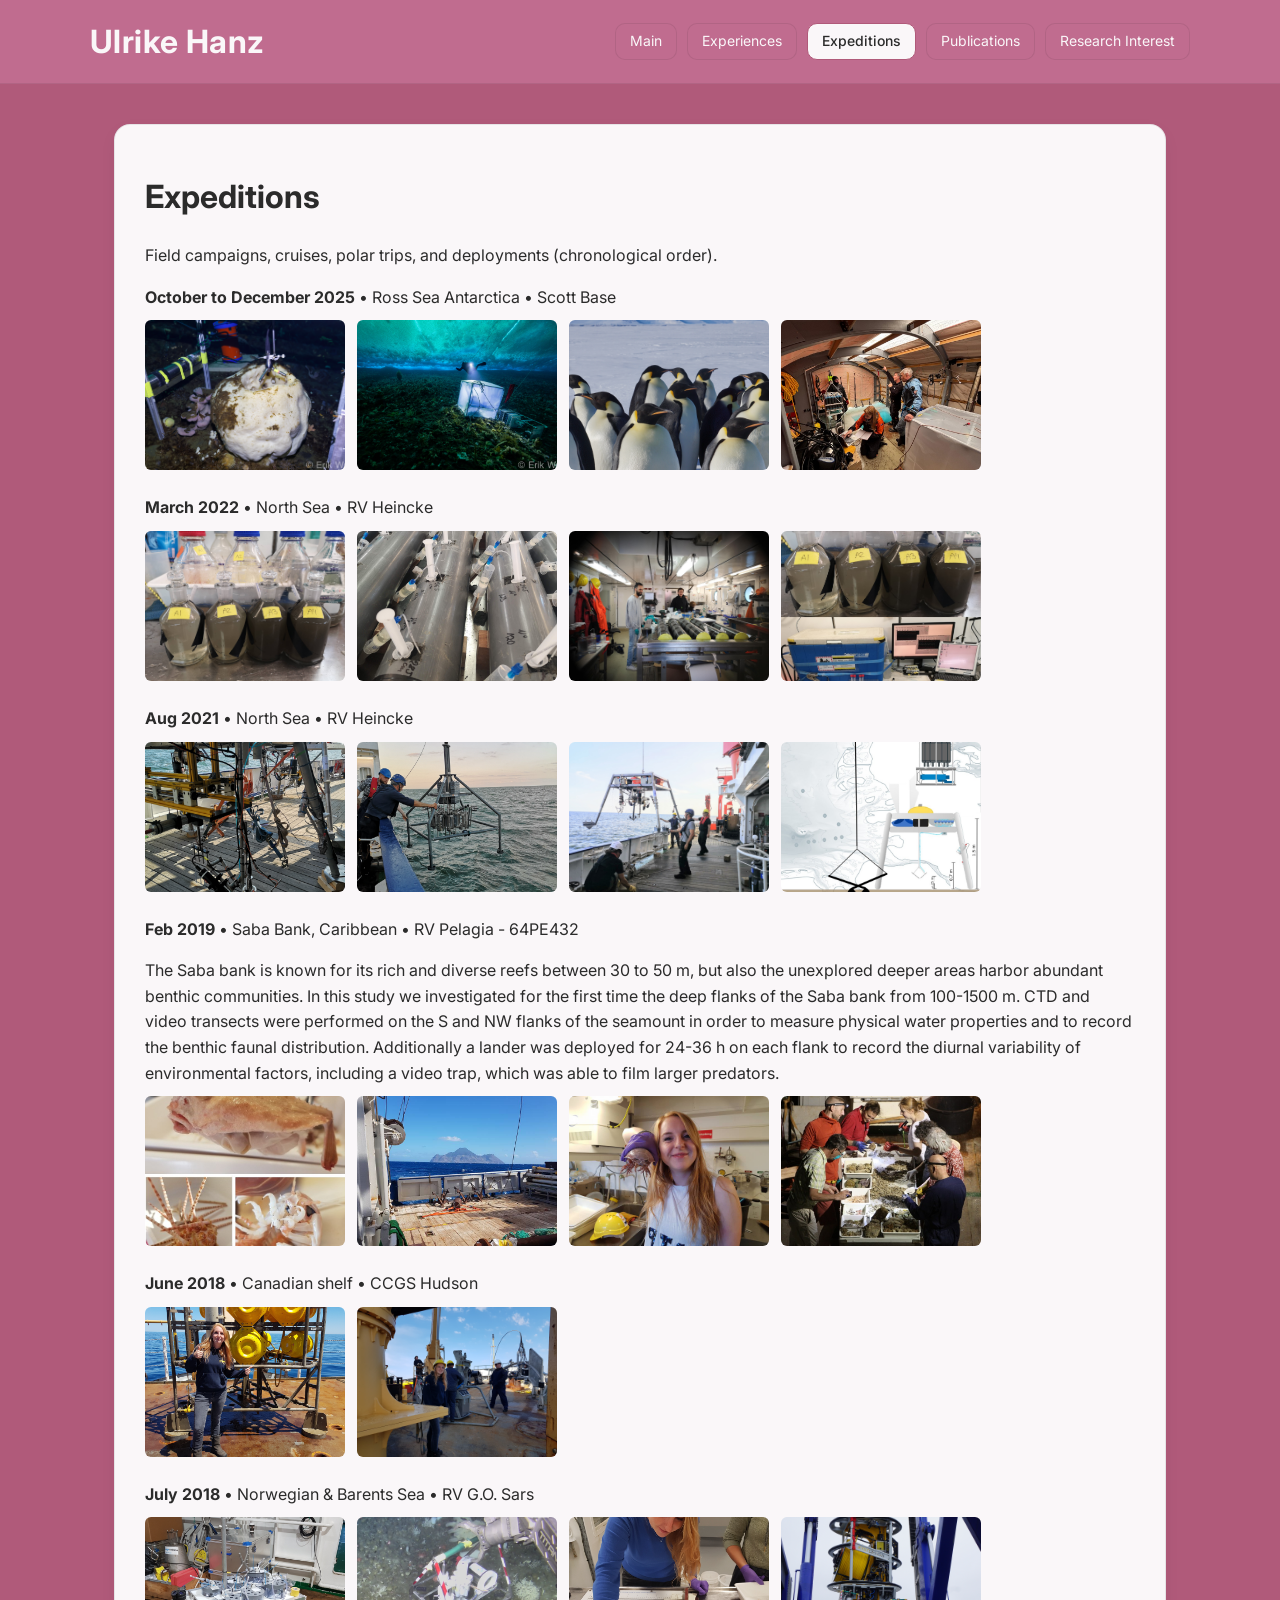
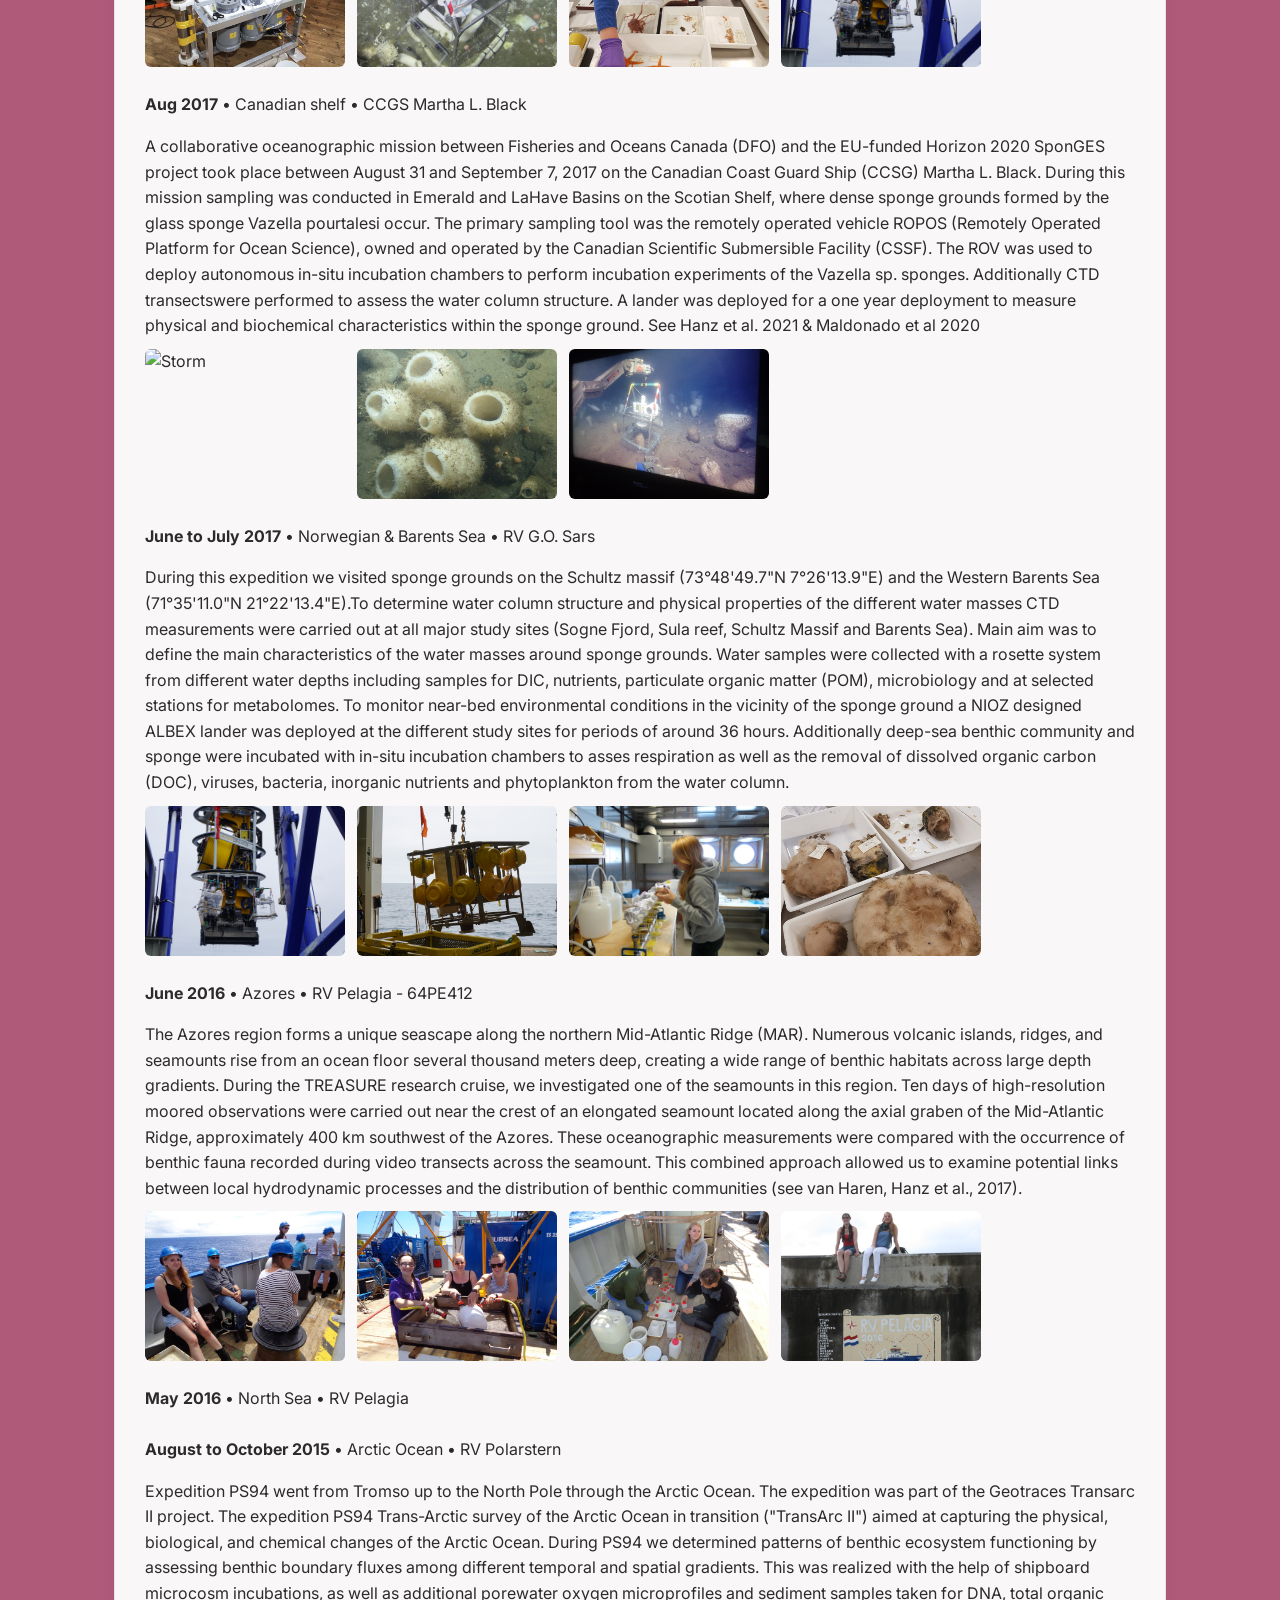
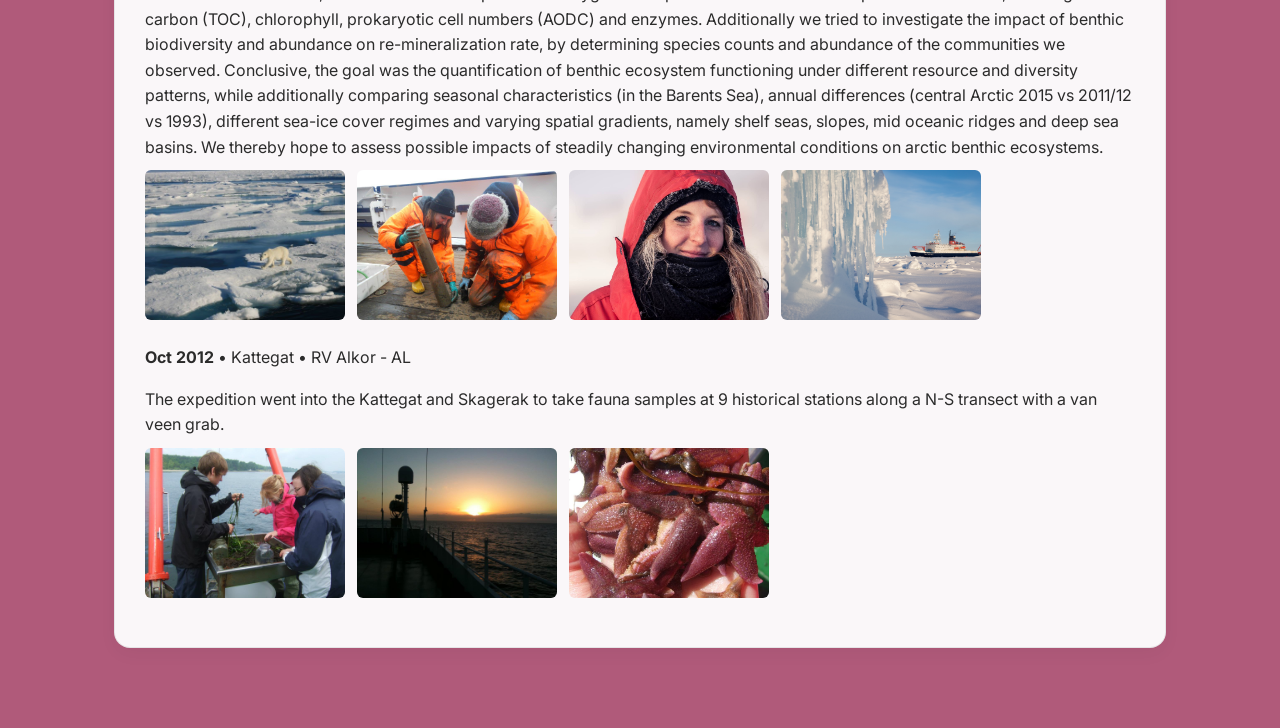
==== commit d65cbfd8: "Update expedition.html" ====
--- a/expedition.html
+++ b/expedition.html
@@ -87,7 +87,7 @@
     <div class="expedition-gallery">
     <img src="images/20180622_141448.jpg" alt="Hudson">
     <img src="images/20180704_090636.jpg" alt="Hudson">
-          <img src="images/DSC_4070.JPG" alt="Hudson">
+         
 
     
   </div>
@@ -117,6 +117,7 @@
      <div class="expedition-gallery">
    <img src="images/Storm.jpg" alt="Storm">
     <img src="images/Vazella1.JPG" alt="Storm">
+        <img src="images/DSC_4070.JPG" alt="Hudson">
 
     
   </div>
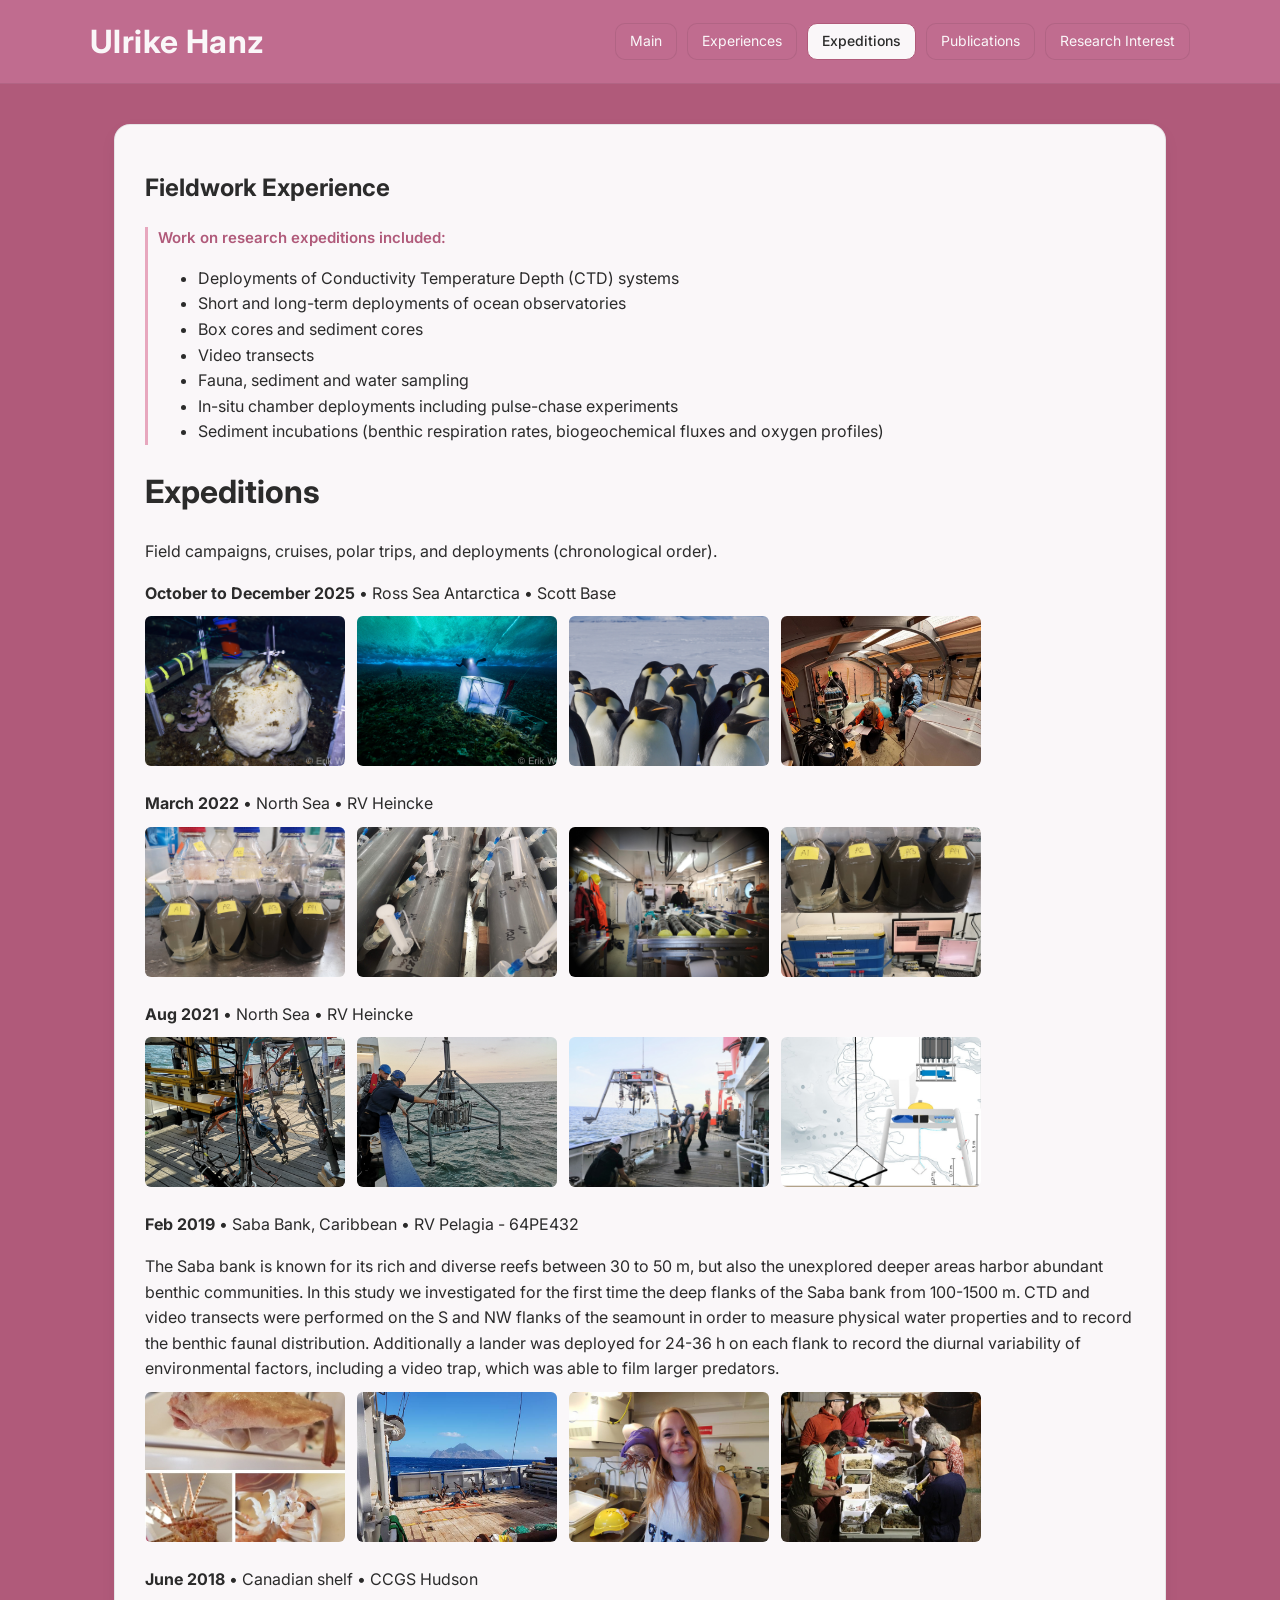
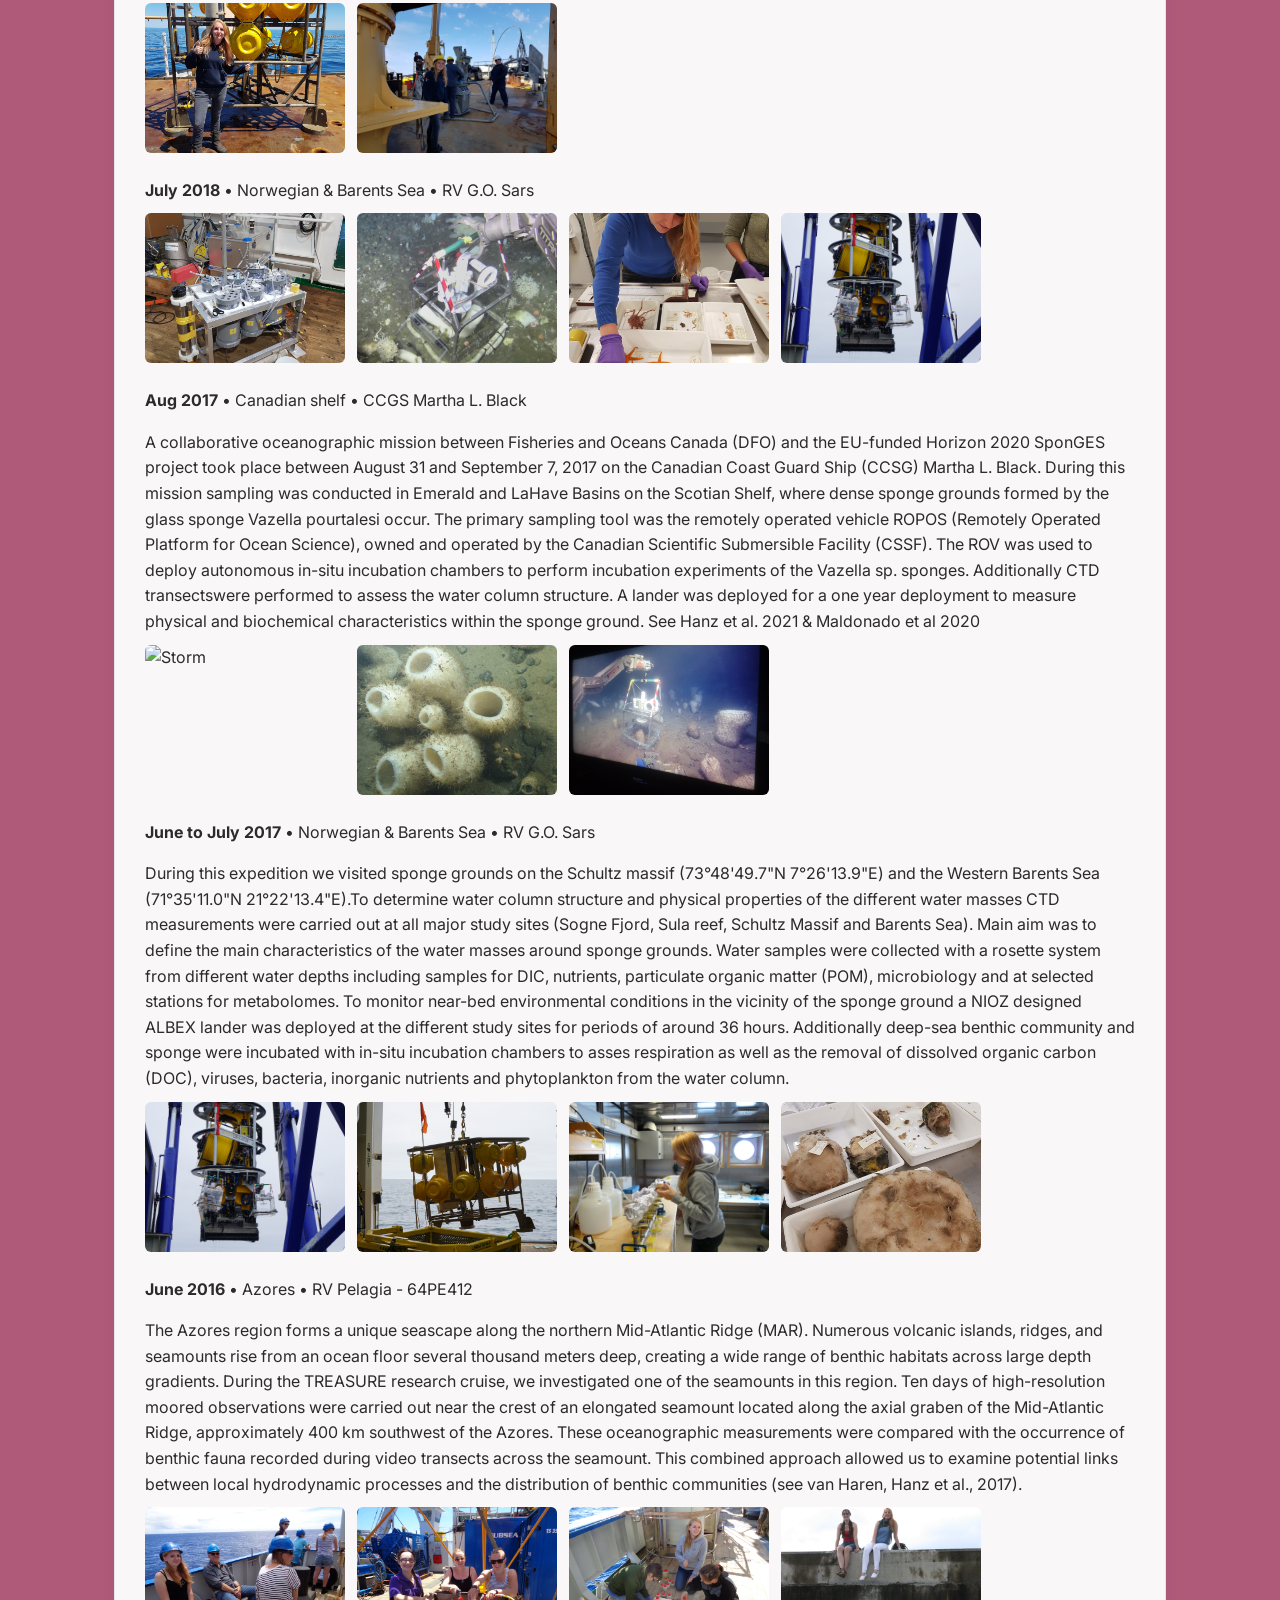
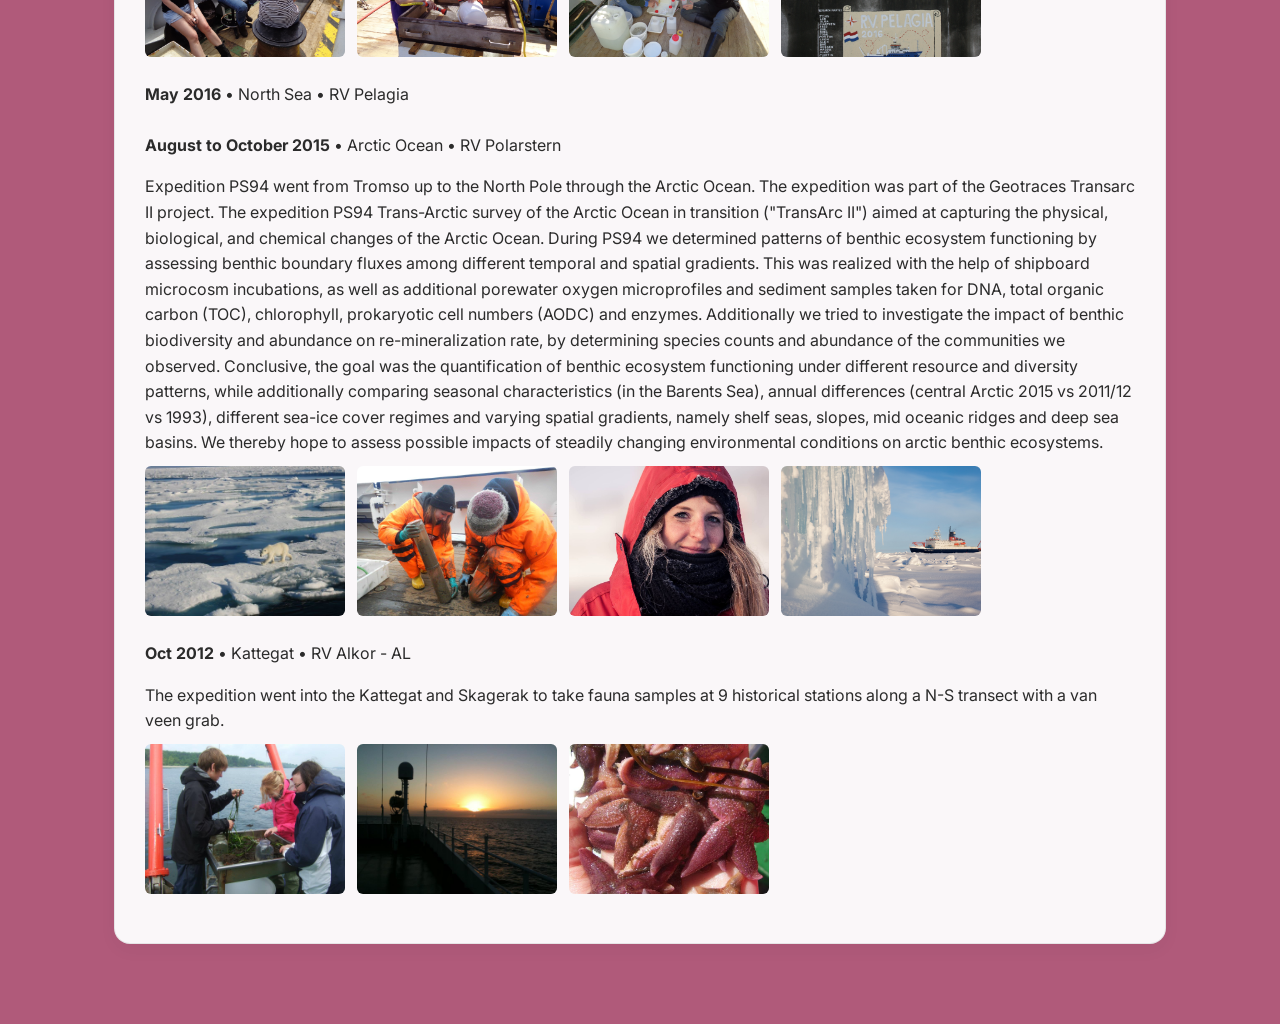
==== commit 84f60513: "Update expedition.html" ====
--- a/expedition.html
+++ b/expedition.html
@@ -30,7 +30,20 @@
 
 <main class="main">
   <div class="card">
-
+<h2>Fieldwork Experience</h2>
+
+<div class="experience">
+  <p><strong>Work on research expeditions included:</strong></p>
+  <ul class="fieldwork-list">
+    <li>Deployments of Conductivity Temperature Depth (CTD) systems</li>
+    <li>Short and long-term deployments of ocean observatories</li>
+    <li>Box cores and sediment cores</li>
+    <li>Video transects</li>
+    <li>Fauna, sediment and water sampling</li>
+    <li>In-situ chamber deployments including pulse-chase experiments</li>
+    <li>Sediment incubations (benthic respiration rates, biogeochemical fluxes and oxygen profiles)</li>
+  </ul>
+</div>
     <h1>Expeditions</h1>
     <p>Field campaigns, cruises, polar trips, and deployments (chronological order).</p>
 
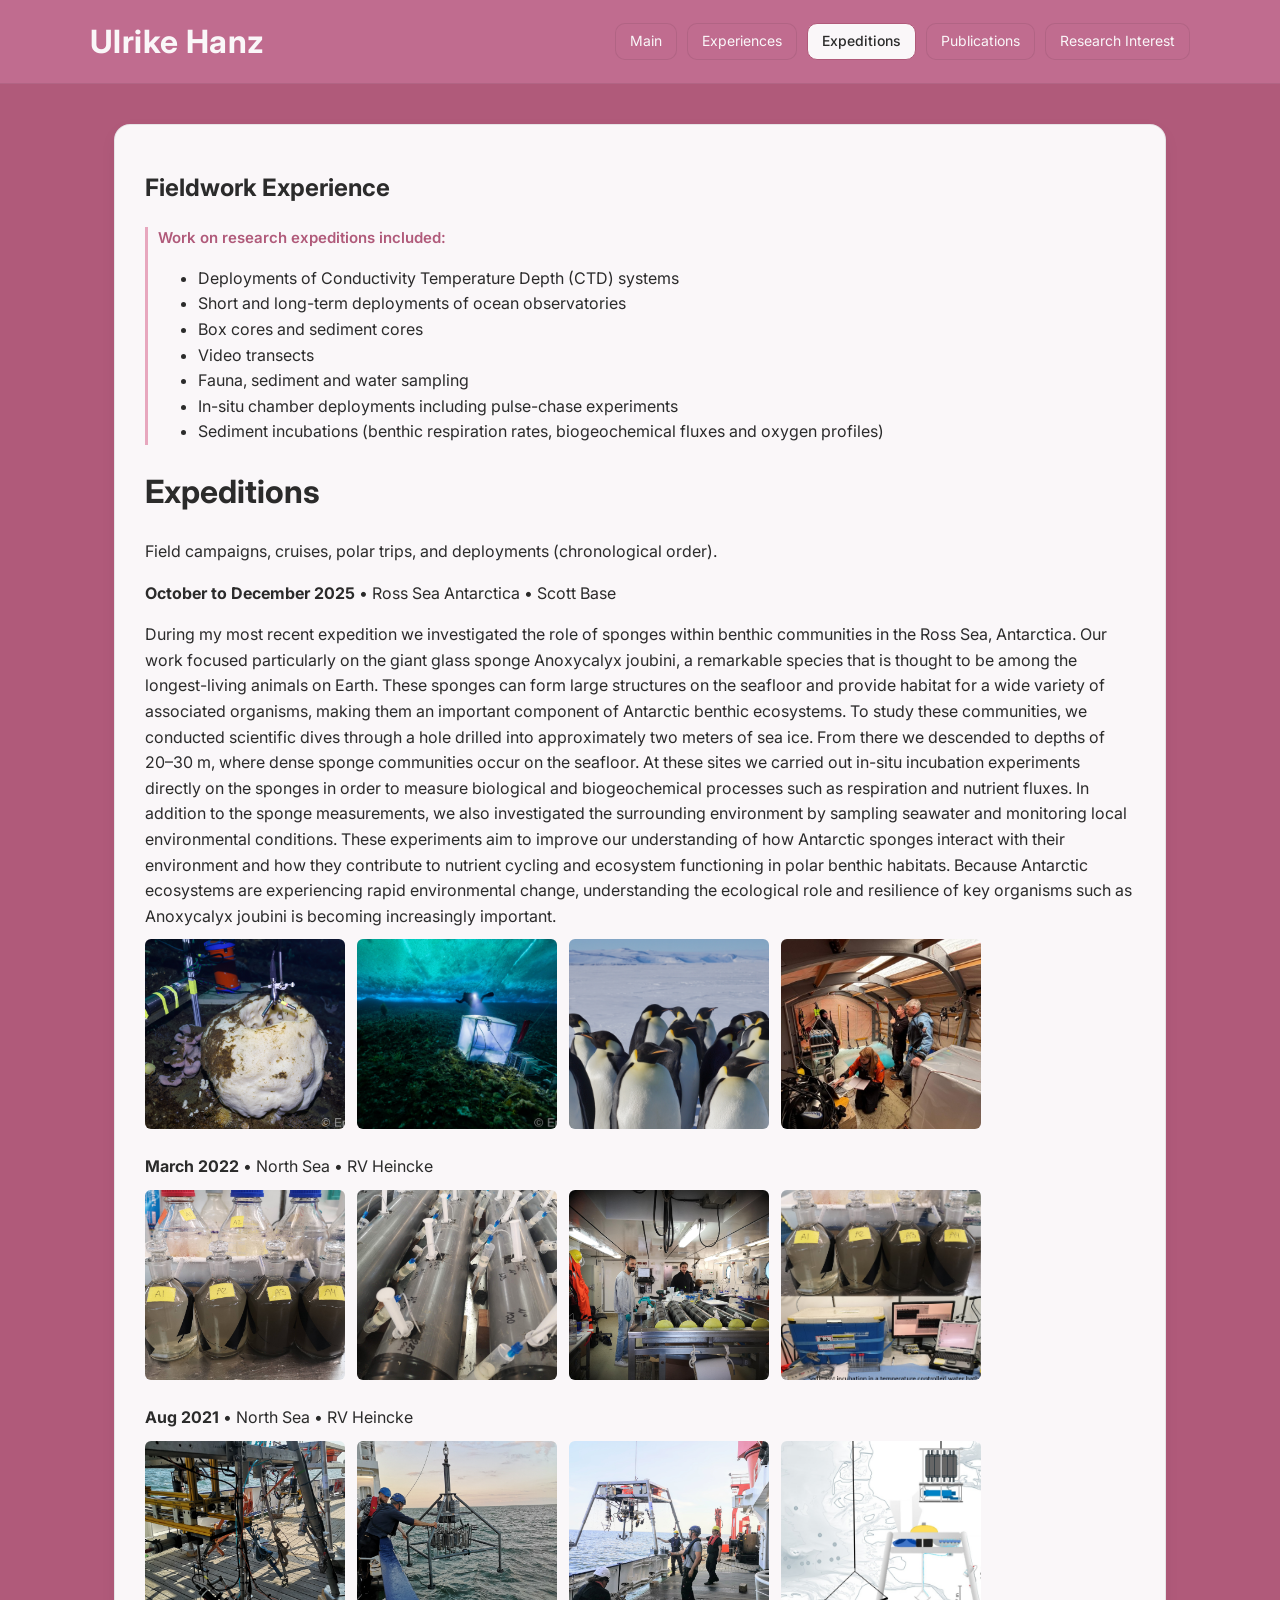
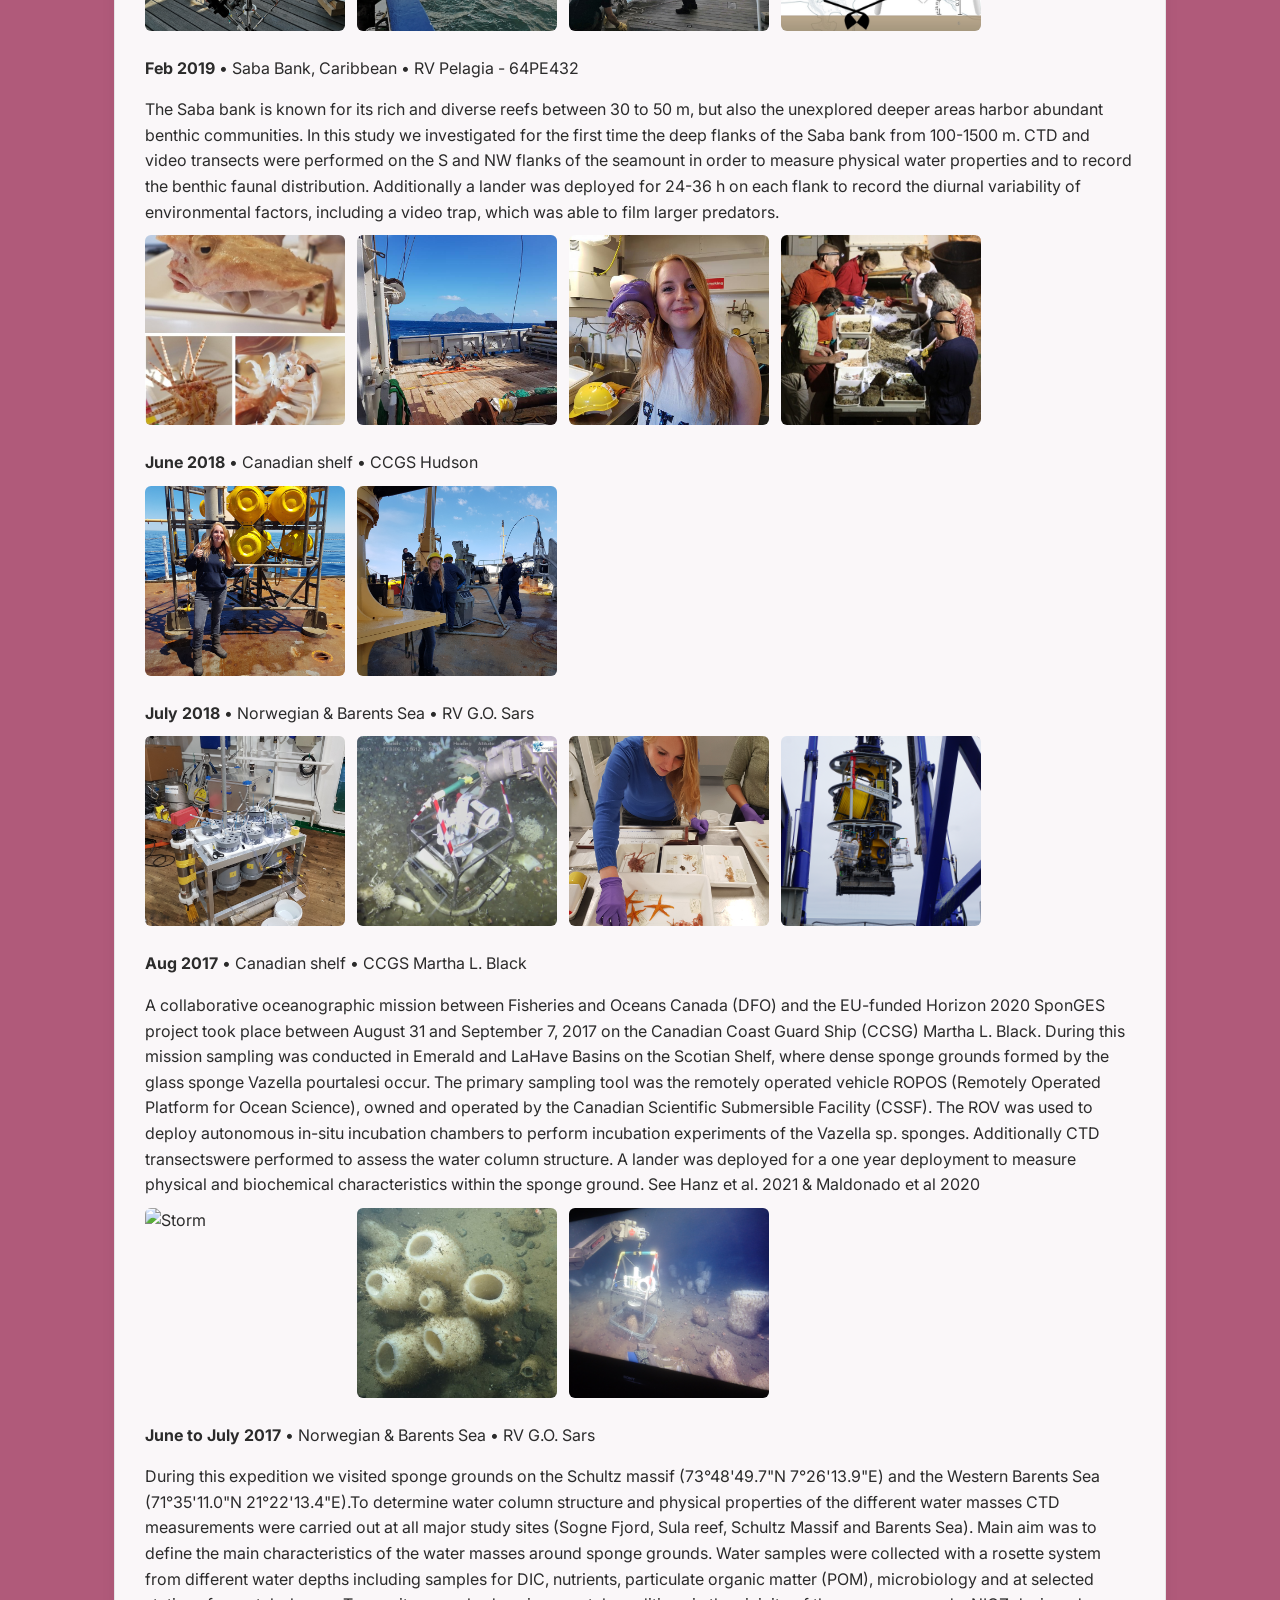
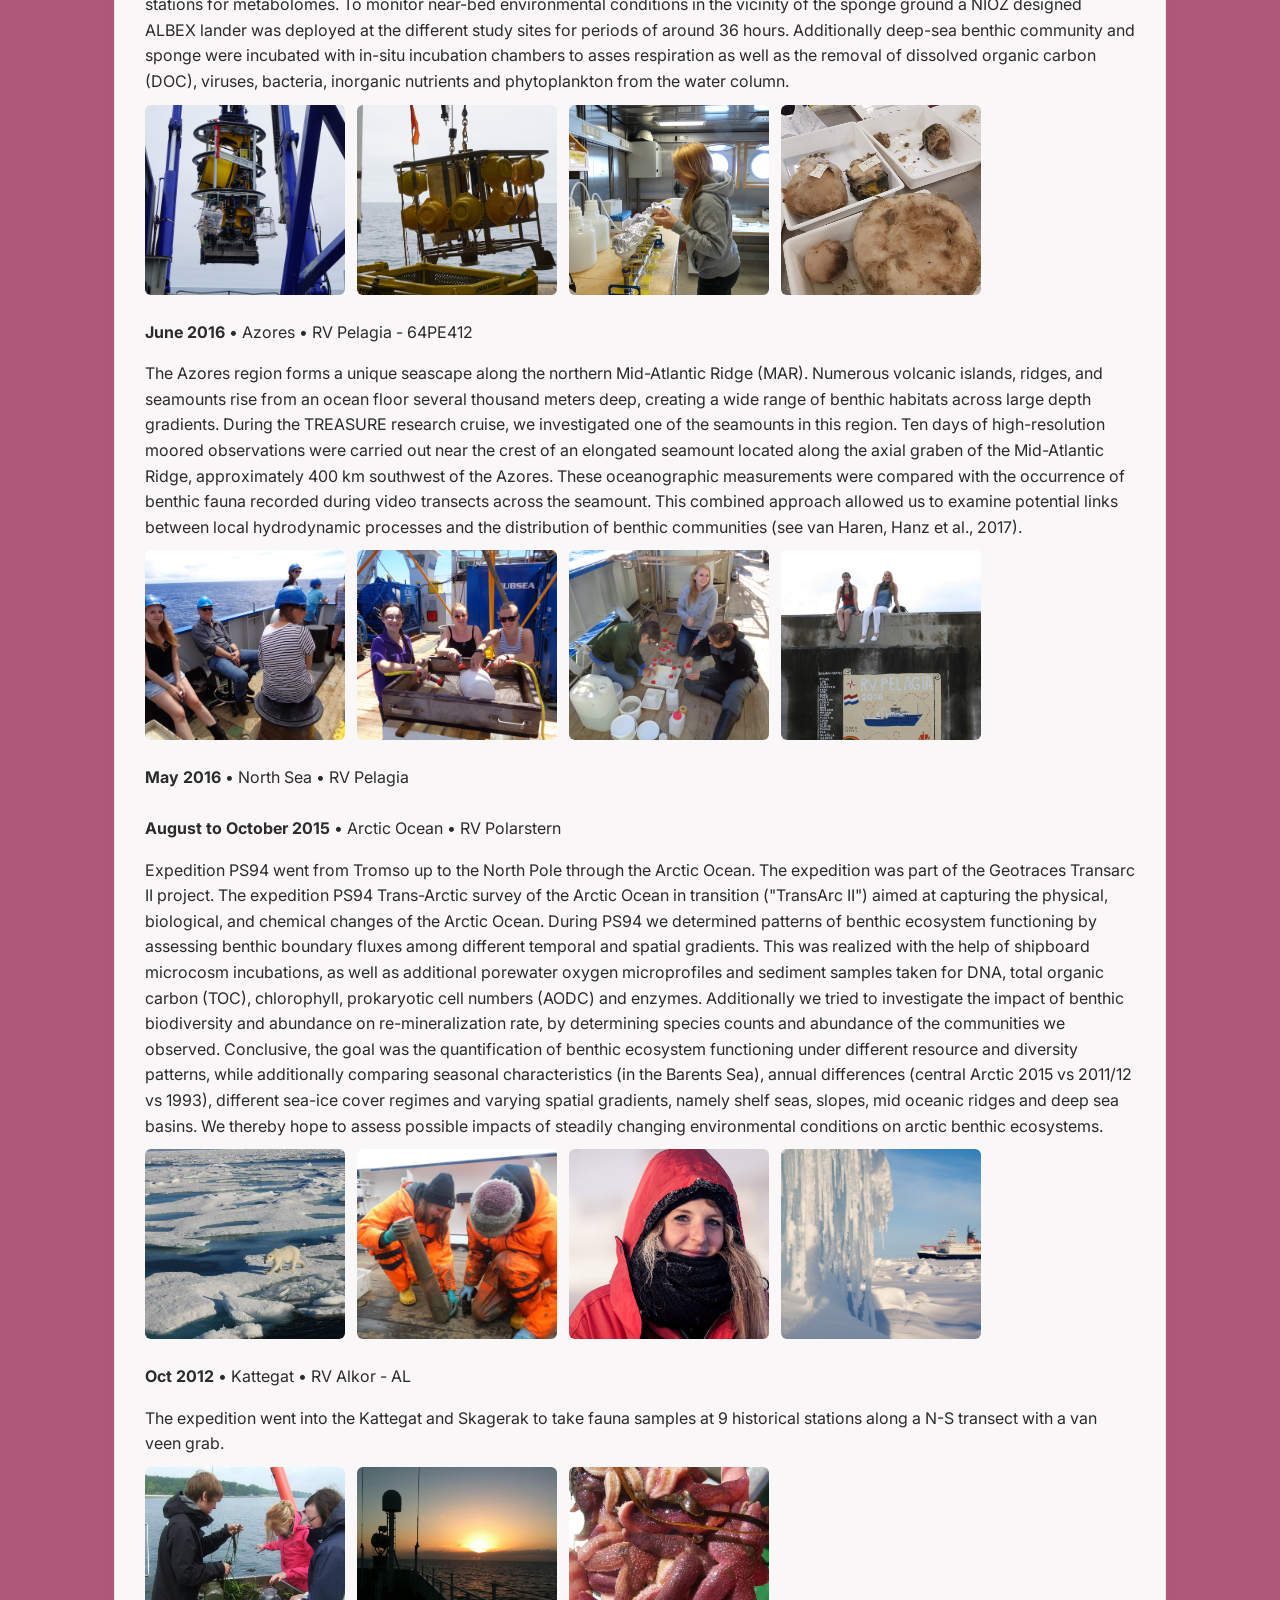
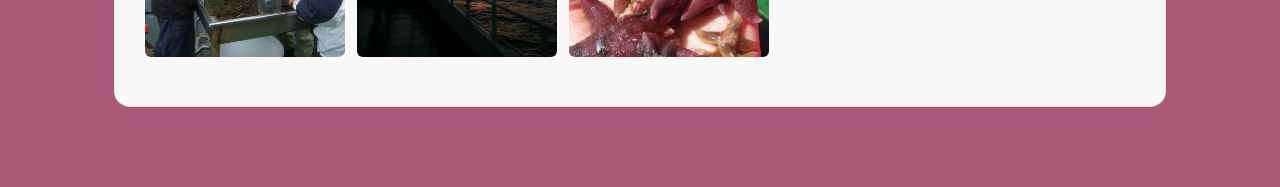
==== commit 6a715384: "Update expedition.html" ====
--- a/expedition.html
+++ b/expedition.html
@@ -51,7 +51,11 @@
 
       <div class="expedition">
   <p><strong>October to December 2025</strong> • Ross Sea Antarctica • Scott Base</p>
-
+<p> During my most recent expedition we investigated the role of sponges within benthic communities in the Ross Sea, Antarctica. Our work focused particularly on the giant glass sponge Anoxycalyx joubini, a remarkable species that is thought to be among the longest-living animals on Earth. These sponges can form large structures on the seafloor and provide habitat for a wide variety of associated organisms, making them an important component of Antarctic benthic ecosystems.
+
+To study these communities, we conducted scientific dives through a hole drilled into approximately two meters of sea ice. From there we descended to depths of 20–30 m, where dense sponge communities occur on the seafloor. At these sites we carried out in-situ incubation experiments directly on the sponges in order to measure biological and biogeochemical processes such as respiration and nutrient fluxes. In addition to the sponge measurements, we also investigated the surrounding environment by sampling seawater and monitoring local environmental conditions.
+
+These experiments aim to improve our understanding of how Antarctic sponges interact with their environment and how they contribute to nutrient cycling and ecosystem functioning in polar benthic habitats. Because Antarctic ecosystems are experiencing rapid environmental change, understanding the ecological role and resilience of key organisms such as Anoxycalyx joubini is becoming increasingly important. </p>
   <div class="expedition-gallery">
     <img src="images/1G8A4247.jpg" alt="Anoxycalyx sponge">
     <img src="images/1G8A5433-2.jpg" alt="Incubation tent">
--- a/styles.css
+++ b/styles.css
@@ -221,9 +221,23 @@
 }
 
 .expedition-gallery img {
-  width: 200px;         /* fixed width */
-  height: 150px;        /* fixed height */
-  border-radius: 6px;   /* rounded corners */
-  object-fit: cover;    /* fill the box, crop excess */
-  flex-shrink: 0;       /* prevents shrinking in flex row */
-}
+  width: 200px;
+  height: 190px;   /* slightly taller */
+  border-radius: 6px;
+  object-fit: cover;
+  flex-shrink: 0;
+}
+/* --- Research Image --- */
+.research-image {
+  display: flex;
+  justify-content: center;
+  margin-top: 20px;
+}
+
+.research-image img {
+  max-width: 600px;   /* controls size */
+  width: 100%;
+  height: auto;
+  border-radius: 8px;
+  border: 1px solid var(--border);
+}
